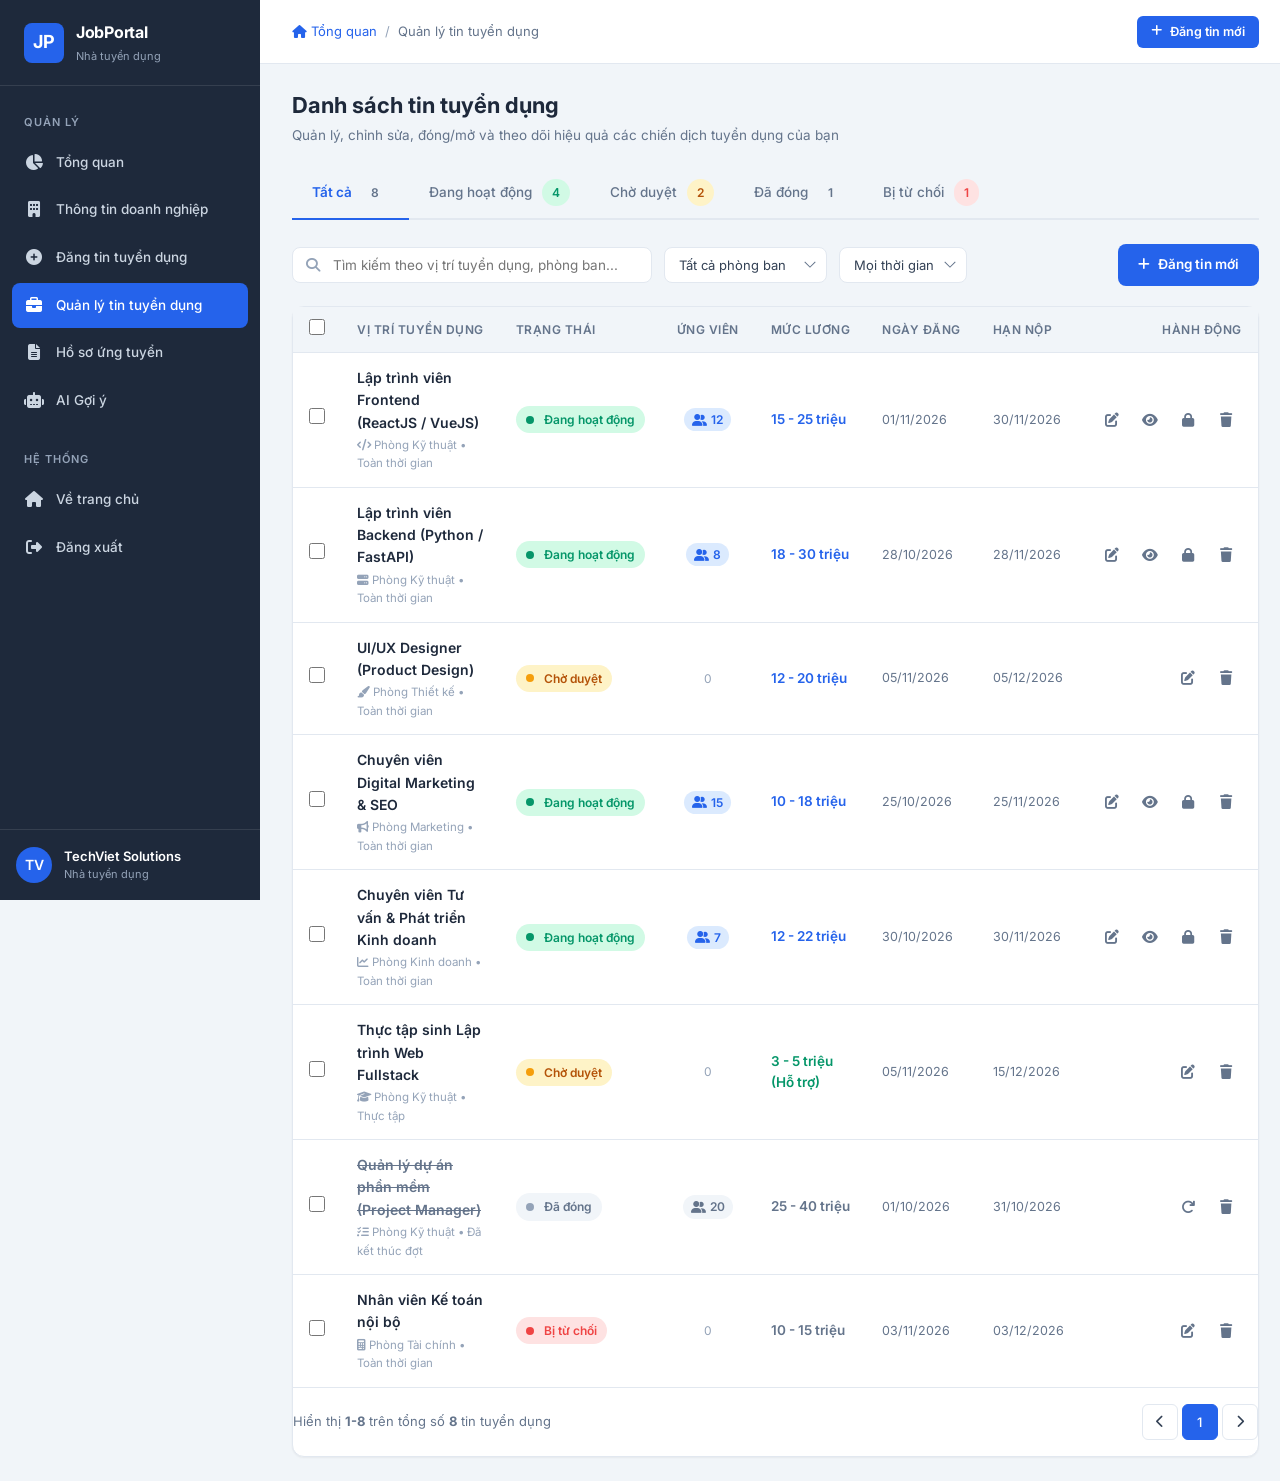
==== frontend/pages/company/manage-jobs.html @ b089b998 "feat(TV2): Hoàn thiện giao diện Doanh nghiệp và Tuyển dụng" ====
<!DOCTYPE html>
<html lang="vi">
<head>
  <meta charset="UTF-8">
  <meta name="viewport" content="width=device-width, initial-scale=1.0">
  <title>Quản lý tin tuyển dụng - JobPortal</title>
  <link rel="stylesheet" href="https://cdnjs.cloudflare.com/ajax/libs/font-awesome/6.5.1/css/all.min.css">
  <link rel="stylesheet" href="../../assets/css/style.css">
  <link rel="stylesheet" href="../../assets/css/company.css">
  <style>
    .job-title-cell {
      display: flex;
      flex-direction: column;
      gap: 2px;
    }
    .job-title-cell .title-text {
      font-weight: 600;
      color: var(--dark);
      font-size: 14px;
    }
    .job-title-cell .title-text:hover {
      color: var(--primary);
    }
    .job-title-cell .dept-tag {
      font-size: 11.5px;
      color: var(--text-muted);
    }
    .filter-group {
      display: flex;
      align-items: center;
      gap: 10px;
      flex-wrap: wrap;
    }
    .table-checkbox {
      width: 16px;
      height: 16px;
      accent-color: var(--primary);
      cursor: pointer;
    }
    .bulk-bar {
      background: var(--primary-light);
      border: 1px solid #bfdbfe;
      padding: 10px 16px;
      border-radius: var(--radius);
      display: none;
      align-items: center;
      justify-content: space-between;
      margin-bottom: 16px;
    }
    .bulk-bar.active {
      display: flex;
    }
  </style>
</head>
<body>
  <div class="layout">
    <!-- ========== SIDEBAR ========== -->
    <aside class="sidebar" id="sidebar">
      <div class="sidebar-brand">
        <div class="brand-icon">JP</div>
        <div>
          <h2>JobPortal</h2>
          <span>Nhà tuyển dụng</span>
        </div>
      </div>

      <nav class="sidebar-nav">
        <div class="nav-label">Quản lý</div>
        <a href="dashboard.html">
          <span class="nav-icon"><i class="fas fa-chart-pie"></i></span>
          Tổng quan
        </a>
        <a href="dashboard.html#company-info">
          <span class="nav-icon"><i class="fas fa-building"></i></span>
          Thông tin doanh nghiệp
        </a>
        <a href="post-job.html">
          <span class="nav-icon"><i class="fas fa-plus-circle"></i></span>
          Đăng tin tuyển dụng
        </a>
        <a href="manage-jobs.html" class="active">
          <span class="nav-icon"><i class="fas fa-briefcase"></i></span>
          Quản lý tin tuyển dụng
        </a>
        <a href="applications.html">
          <span class="nav-icon"><i class="fas fa-file-alt"></i></span>
          Hồ sơ ứng tuyển
        </a>
        <a href="ai-recommend.html">
          <span class="nav-icon"><i class="fas fa-robot"></i></span>
          AI Gợi ý
        </a>

        <div class="nav-label" style="margin-top: 16px;">Hệ thống</div>
        <a href="../../index.html">
          <span class="nav-icon"><i class="fas fa-home"></i></span>
          Về trang chủ
        </a>
        <a href="../auth/login.html">
          <span class="nav-icon"><i class="fas fa-sign-out-alt"></i></span>
          Đăng xuất
        </a>
      </nav>

      <div class="sidebar-user">
        <div class="user-avatar">TV</div>
        <div class="user-info">
          <div class="name">TechViet Solutions</div>
          <div class="role">Nhà tuyển dụng</div>
        </div>
      </div>
    </aside>

    <!-- ========== MAIN CONTENT ========== -->
    <main class="main-content">
      <!-- Top Header -->
      <header class="top-header">
        <div class="breadcrumb">
          <a href="dashboard.html"><i class="fas fa-home"></i> Tổng quan</a>
          <span class="separator">/</span>
          <span>Quản lý tin tuyển dụng</span>
        </div>
        <div class="header-actions">
          <a href="post-job.html" class="btn btn-primary btn-sm">
            <i class="fas fa-plus"></i> Đăng tin mới
          </a>
        </div>
      </header>

      <!-- Page Content -->
      <div class="page-content">
        <!-- Page Title & Overview -->
        <div class="section-header" style="margin-bottom: 20px;">
          <div>
            <h2 style="font-size: 22px; font-weight: 700; color: var(--dark);">Danh sách tin tuyển dụng</h2>
            <p style="color: var(--text-secondary); font-size: 13.5px; margin-top: 2px;">
              Quản lý, chỉnh sửa, đóng/mở và theo dõi hiệu quả các chiến dịch tuyển dụng của bạn
            </p>
          </div>
        </div>

        <!-- Tabs -->
        <div class="tabs" id="statusTabs">
          <div class="tab active" data-status="all">Tất cả <span class="badge badge-gray" style="margin-left: 6px;">8</span></div>
          <div class="tab" data-status="active">Đang hoạt động <span class="badge badge-success" style="margin-left: 6px;">4</span></div>
          <div class="tab" data-status="pending">Chờ duyệt <span class="badge badge-warning" style="margin-left: 6px;">2</span></div>
          <div class="tab" data-status="closed">Đã đóng <span class="badge badge-gray" style="margin-left: 6px;">1</span></div>
          <div class="tab" data-status="rejected">Bị từ chối <span class="badge badge-danger" style="margin-left: 6px;">1</span></div>
        </div>

        <!-- Toolbar: Search & Filters -->
        <div class="toolbar">
          <div class="toolbar-left">
            <div class="search-box">
              <i class="fas fa-search search-icon"></i>
              <input type="text" id="searchInput" placeholder="Tìm kiếm theo vị trí tuyển dụng, phòng ban...">
            </div>
            <select class="filter-select" id="deptFilter">
              <option value="">Tất cả phòng ban</option>
              <option value="Kỹ thuật">Phòng Kỹ thuật</option>
              <option value="Thiết kế">Phòng Thiết kế</option>
              <option value="Marketing">Phòng Marketing</option>
              <option value="Kinh doanh">Phòng Kinh doanh</option>
              <option value="Tài chính">Phòng Tài chính</option>
            </select>
            <select class="filter-select" id="timeFilter">
              <option value="all">Mọi thời gian</option>
              <option value="7">7 ngày qua</option>
              <option value="30">30 ngày qua</option>
              <option value="90">3 tháng qua</option>
            </select>
          </div>
          <div class="toolbar-right">
            <a href="post-job.html" class="btn btn-primary">
              <i class="fas fa-plus"></i> Đăng tin mới
            </a>
          </div>
        </div>

        <!-- Bulk Action Bar -->
        <div class="bulk-bar" id="bulkBar">
          <span style="font-size: 13.5px; color: #1e40af; font-weight: 500;">
            Đã chọn <strong id="selectedCount">0</strong> tin tuyển dụng
          </span>
          <div style="display: flex; gap: 8px;">
            <button class="btn btn-sm btn-outline" onclick="bulkAction('close')">
              <i class="fas fa-lock"></i> Đóng tin đã chọn
            </button>
            <button class="btn btn-sm btn-danger" onclick="bulkAction('delete')">
              <i class="fas fa-trash"></i> Xóa đã chọn
            </button>
          </div>
        </div>

        <!-- Jobs Table Card -->
        <div class="card">
          <div class="table-wrapper">
            <table class="data-table" id="jobsTable">
              <thead>
                <tr>
                  <th style="width: 40px; text-align: center;">
                    <input type="checkbox" class="table-checkbox" id="selectAll">
                  </th>
                  <th>Vị trí tuyển dụng</th>
                  <th>Trạng thái</th>
                  <th style="text-align: center;">Ứng viên</th>
                  <th>Mức lương</th>
                  <th>Ngày đăng</th>
                  <th>Hạn nộp</th>
                  <th style="text-align: right;">Hành động</th>
                </tr>
              </thead>
              <tbody id="jobsTableBody">
                <!-- Row 1 -->
                <tr data-status="active" data-dept="Kỹ thuật" data-id="1">
                  <td style="text-align: center;">
                    <input type="checkbox" class="table-checkbox row-checkbox">
                  </td>
                  <td>
                    <div class="job-title-cell">
                      <a href="#" class="title-text">Lập trình viên Frontend (ReactJS / VueJS)</a>
                      <span class="dept-tag"><i class="fas fa-code"></i> Phòng Kỹ thuật • Toàn thời gian</span>
                    </div>
                  </td>
                  <td>
                    <span class="badge badge-success"><span class="job-status-dot active"></span>Đang hoạt động</span>
                  </td>
                  <td style="text-align: center;">
                    <a href="applications.html" class="app-count" title="Xem danh sách ứng viên">
                      <i class="fas fa-user-friends"></i> 12
                    </a>
                  </td>
                  <td style="font-weight: 600; color: var(--primary);">15 - 25 triệu</td>
                  <td style="color: var(--text-secondary); font-size: 12.5px;">01/11/2026</td>
                  <td style="color: var(--text-secondary); font-size: 12.5px;">30/11/2026</td>
                  <td>
                    <div class="action-btns" style="justify-content: flex-end;">
                      <a href="post-job.html?id=1" class="action-btn" title="Chỉnh sửa"><i class="fas fa-edit"></i></a>
                      <a href="applications.html?job_id=1" class="action-btn" title="Xem ứng viên"><i class="fas fa-eye"></i></a>
                      <button class="action-btn" title="Đóng tin tuyển dụng" onclick="toggleJobStatus(1, 'closed')"><i class="fas fa-lock"></i></button>
                      <button class="action-btn delete" title="Xóa tin" onclick="openDeleteModal(1, 'Lập trình viên Frontend (ReactJS / VueJS)')"><i class="fas fa-trash"></i></button>
                    </div>
                  </td>
                </tr>

                <!-- Row 2 -->
                <tr data-status="active" data-dept="Kỹ thuật" data-id="2">
                  <td style="text-align: center;">
                    <input type="checkbox" class="table-checkbox row-checkbox">
                  </td>
                  <td>
                    <div class="job-title-cell">
                      <a href="#" class="title-text">Lập trình viên Backend (Python / FastAPI)</a>
                      <span class="dept-tag"><i class="fas fa-server"></i> Phòng Kỹ thuật • Toàn thời gian</span>
                    </div>
                  </td>
                  <td>
                    <span class="badge badge-success"><span class="job-status-dot active"></span>Đang hoạt động</span>
                  </td>
                  <td style="text-align: center;">
                    <a href="applications.html" class="app-count" title="Xem danh sách ứng viên">
                      <i class="fas fa-user-friends"></i> 8
                    </a>
                  </td>
                  <td style="font-weight: 600; color: var(--primary);">18 - 30 triệu</td>
                  <td style="color: var(--text-secondary); font-size: 12.5px;">28/10/2026</td>
                  <td style="color: var(--text-secondary); font-size: 12.5px;">28/11/2026</td>
                  <td>
                    <div class="action-btns" style="justify-content: flex-end;">
                      <a href="post-job.html?id=2" class="action-btn" title="Chỉnh sửa"><i class="fas fa-edit"></i></a>
                      <a href="applications.html?job_id=2" class="action-btn" title="Xem ứng viên"><i class="fas fa-eye"></i></a>
                      <button class="action-btn" title="Đóng tin tuyển dụng" onclick="toggleJobStatus(2, 'closed')"><i class="fas fa-lock"></i></button>
                      <button class="action-btn delete" title="Xóa tin" onclick="openDeleteModal(2, 'Lập trình viên Backend (Python / FastAPI)')"><i class="fas fa-trash"></i></button>
                    </div>
                  </td>
                </tr>

                <!-- Row 3 -->
                <tr data-status="pending" data-dept="Thiết kế" data-id="3">
                  <td style="text-align: center;">
                    <input type="checkbox" class="table-checkbox row-checkbox">
                  </td>
                  <td>
                    <div class="job-title-cell">
                      <a href="#" class="title-text">UI/UX Designer (Product Design)</a>
                      <span class="dept-tag"><i class="fas fa-paint-brush"></i> Phòng Thiết kế • Toàn thời gian</span>
                    </div>
                  </td>
                  <td>
                    <span class="badge badge-warning"><span class="job-status-dot pending"></span>Chờ duyệt</span>
                  </td>
                  <td style="text-align: center;">
                    <span style="color: var(--text-muted); font-size: 12px;">0</span>
                  </td>
                  <td style="font-weight: 600; color: var(--primary);">12 - 20 triệu</td>
                  <td style="color: var(--text-secondary); font-size: 12.5px;">05/11/2026</td>
                  <td style="color: var(--text-secondary); font-size: 12.5px;">05/12/2026</td>
                  <td>
                    <div class="action-btns" style="justify-content: flex-end;">
                      <a href="post-job.html?id=3" class="action-btn" title="Chỉnh sửa"><i class="fas fa-edit"></i></a>
                      <button class="action-btn delete" title="Xóa tin" onclick="openDeleteModal(3, 'UI/UX Designer')"><i class="fas fa-trash"></i></button>
                    </div>
                  </td>
                </tr>

                <!-- Row 4 -->
                <tr data-status="active" data-dept="Marketing" data-id="4">
                  <td style="text-align: center;">
                    <input type="checkbox" class="table-checkbox row-checkbox">
                  </td>
                  <td>
                    <div class="job-title-cell">
                      <a href="#" class="title-text">Chuyên viên Digital Marketing & SEO</a>
                      <span class="dept-tag"><i class="fas fa-bullhorn"></i> Phòng Marketing • Toàn thời gian</span>
                    </div>
                  </td>
                  <td>
                    <span class="badge badge-success"><span class="job-status-dot active"></span>Đang hoạt động</span>
                  </td>
                  <td style="text-align: center;">
                    <a href="applications.html" class="app-count" title="Xem danh sách ứng viên">
                      <i class="fas fa-user-friends"></i> 15
                    </a>
                  </td>
                  <td style="font-weight: 600; color: var(--primary);">10 - 18 triệu</td>
                  <td style="color: var(--text-secondary); font-size: 12.5px;">25/10/2026</td>
                  <td style="color: var(--text-secondary); font-size: 12.5px;">25/11/2026</td>
                  <td>
                    <div class="action-btns" style="justify-content: flex-end;">
                      <a href="post-job.html?id=4" class="action-btn" title="Chỉnh sửa"><i class="fas fa-edit"></i></a>
                      <a href="applications.html?job_id=4" class="action-btn" title="Xem ứng viên"><i class="fas fa-eye"></i></a>
                      <button class="action-btn" title="Đóng tin tuyển dụng" onclick="toggleJobStatus(4, 'closed')"><i class="fas fa-lock"></i></button>
                      <button class="action-btn delete" title="Xóa tin" onclick="openDeleteModal(4, 'Chuyên viên Digital Marketing & SEO')"><i class="fas fa-trash"></i></button>
                    </div>
                  </td>
                </tr>

                <!-- Row 5 -->
                <tr data-status="active" data-dept="Kinh doanh" data-id="5">
                  <td style="text-align: center;">
                    <input type="checkbox" class="table-checkbox row-checkbox">
                  </td>
                  <td>
                    <div class="job-title-cell">
                      <a href="#" class="title-text">Chuyên viên Tư vấn & Phát triển Kinh doanh</a>
                      <span class="dept-tag"><i class="fas fa-chart-line"></i> Phòng Kinh doanh • Toàn thời gian</span>
                    </div>
                  </td>
                  <td>
                    <span class="badge badge-success"><span class="job-status-dot active"></span>Đang hoạt động</span>
                  </td>
                  <td style="text-align: center;">
                    <a href="applications.html" class="app-count" title="Xem danh sách ứng viên">
                      <i class="fas fa-user-friends"></i> 7
                    </a>
                  </td>
                  <td style="font-weight: 600; color: var(--primary);">12 - 22 triệu</td>
                  <td style="color: var(--text-secondary); font-size: 12.5px;">30/10/2026</td>
                  <td style="color: var(--text-secondary); font-size: 12.5px;">30/11/2026</td>
                  <td>
                    <div class="action-btns" style="justify-content: flex-end;">
                      <a href="post-job.html?id=5" class="action-btn" title="Chỉnh sửa"><i class="fas fa-edit"></i></a>
                      <a href="applications.html?job_id=5" class="action-btn" title="Xem ứng viên"><i class="fas fa-eye"></i></a>
                      <button class="action-btn" title="Đóng tin tuyển dụng" onclick="toggleJobStatus(5, 'closed')"><i class="fas fa-lock"></i></button>
                      <button class="action-btn delete" title="Xóa tin" onclick="openDeleteModal(5, 'Chuyên viên Tư vấn & Phát triển Kinh doanh')"><i class="fas fa-trash"></i></button>
                    </div>
                  </td>
                </tr>

                <!-- Row 6 -->
                <tr data-status="pending" data-dept="Kỹ thuật" data-id="6">
                  <td style="text-align: center;">
                    <input type="checkbox" class="table-checkbox row-checkbox">
                  </td>
                  <td>
                    <div class="job-title-cell">
                      <a href="#" class="title-text">Thực tập sinh Lập trình Web Fullstack</a>
                      <span class="dept-tag"><i class="fas fa-graduation-cap"></i> Phòng Kỹ thuật • Thực tập</span>
                    </div>
                  </td>
                  <td>
                    <span class="badge badge-warning"><span class="job-status-dot pending"></span>Chờ duyệt</span>
                  </td>
                  <td style="text-align: center;">
                    <span style="color: var(--text-muted); font-size: 12px;">0</span>
                  </td>
                  <td style="font-weight: 600; color: var(--secondary);">3 - 5 triệu (Hỗ trợ)</td>
                  <td style="color: var(--text-secondary); font-size: 12.5px;">05/11/2026</td>
                  <td style="color: var(--text-secondary); font-size: 12.5px;">15/12/2026</td>
                  <td>
                    <div class="action-btns" style="justify-content: flex-end;">
                      <a href="post-job.html?id=6" class="action-btn" title="Chỉnh sửa"><i class="fas fa-edit"></i></a>
                      <button class="action-btn delete" title="Xóa tin" onclick="openDeleteModal(6, 'Thực tập sinh Lập trình Web Fullstack')"><i class="fas fa-trash"></i></button>
                    </div>
                  </td>
                </tr>

                <!-- Row 7 -->
                <tr data-status="closed" data-dept="Kỹ thuật" data-id="7">
                  <td style="text-align: center;">
                    <input type="checkbox" class="table-checkbox row-checkbox">
                  </td>
                  <td>
                    <div class="job-title-cell">
                      <a href="#" class="title-text" style="color: var(--text-secondary); text-decoration: line-through;">Quản lý dự án phần mềm (Project Manager)</a>
                      <span class="dept-tag"><i class="fas fa-tasks"></i> Phòng Kỹ thuật • Đã kết thúc đợt</span>
                    </div>
                  </td>
                  <td>
                    <span class="badge badge-gray"><span class="job-status-dot closed"></span>Đã đóng</span>
                  </td>
                  <td style="text-align: center;">
                    <a href="applications.html" class="app-count" style="background: var(--bg); color: var(--text-secondary);" title="Xem danh sách ứng viên">
                      <i class="fas fa-user-friends"></i> 20
                    </a>
                  </td>
                  <td style="font-weight: 600; color: var(--text-secondary);">25 - 40 triệu</td>
                  <td style="color: var(--text-secondary); font-size: 12.5px;">01/10/2026</td>
                  <td style="color: var(--text-secondary); font-size: 12.5px;">31/10/2026</td>
                  <td>
                    <div class="action-btns" style="justify-content: flex-end;">
                      <button class="action-btn" title="Mở lại tin" onclick="toggleJobStatus(7, 'active')"><i class="fas fa-redo"></i></button>
                      <button class="action-btn delete" title="Xóa tin" onclick="openDeleteModal(7, 'Quản lý dự án phần mềm')"><i class="fas fa-trash"></i></button>
                    </div>
                  </td>
                </tr>

                <!-- Row 8 -->
                <tr data-status="rejected" data-dept="Tài chính" data-id="8">
                  <td style="text-align: center;">
                    <input type="checkbox" class="table-checkbox row-checkbox">
                  </td>
                  <td>
                    <div class="job-title-cell">
                      <a href="#" class="title-text">Nhân viên Kế toán nội bộ</a>
                      <span class="dept-tag"><i class="fas fa-calculator"></i> Phòng Tài chính • Toàn thời gian</span>
                    </div>
                  </td>
                  <td>
                    <span class="badge badge-danger" title="Lý do: Nội dung mô tả chưa đầy đủ"><span class="job-status-dot rejected"></span>Bị từ chối</span>
                  </td>
                  <td style="text-align: center;">
                    <span style="color: var(--text-muted); font-size: 12px;">0</span>
                  </td>
                  <td style="font-weight: 600; color: var(--text-secondary);">10 - 15 triệu</td>
                  <td style="color: var(--text-secondary); font-size: 12.5px;">03/11/2026</td>
                  <td style="color: var(--text-secondary); font-size: 12.5px;">03/12/2026</td>
                  <td>
                    <div class="action-btns" style="justify-content: flex-end;">
                      <a href="post-job.html?id=8" class="action-btn" title="Chỉnh sửa lại"><i class="fas fa-edit"></i></a>
                      <button class="action-btn delete" title="Xóa tin" onclick="openDeleteModal(8, 'Nhân viên Kế toán nội bộ')"><i class="fas fa-trash"></i></button>
                    </div>
                  </td>
                </tr>
              </tbody>
            </table>
          </div>

          <!-- Empty search result state -->
          <div id="noResultsState" class="empty-state" style="display: none;">
            <div class="empty-icon"><i class="fas fa-search"></i></div>
            <h4>Không tìm thấy tin tuyển dụng phù hợp</h4>
            <p>Vui lòng thử điều chỉnh lại từ khóa tìm kiếm hoặc bộ lọc trạng thái</p>
            <button class="btn btn-outline btn-sm" onclick="resetFilters()">Đặt lại bộ lọc</button>
          </div>

          <!-- Pagination -->
          <div class="card-footer pagination" style="border-top: 1px solid var(--border);">
            <div class="pagination-info" id="paginationInfo">
              Hiển thị <strong>1-8</strong> trên tổng số <strong>8</strong> tin tuyển dụng
            </div>
            <div class="pagination-btns">
              <button disabled><i class="fas fa-chevron-left"></i></button>
              <button class="active">1</button>
              <button disabled><i class="fas fa-chevron-right"></i></button>
            </div>
          </div>
        </div>
      </div>
    </main>
  </div>

  <!-- Modal xác nhận xóa -->
  <div class="modal-overlay" id="deleteModal">
    <div class="modal">
      <div class="modal-header">
        <h3 style="color: var(--danger);"><i class="fas fa-exclamation-triangle"></i> Xác nhận xóa tin tuyển dụng</h3>
        <button class="modal-close" onclick="closeDeleteModal()">&times;</button>
      </div>
      <div class="modal-body">
        <p>Bạn có chắc chắn muốn xóa tin tuyển dụng: <strong id="deleteJobTitle"></strong>?</p>
        <p class="form-hint" style="color: var(--danger); margin-top: 8px;">
          Hành động này không thể hoàn tác. Các hồ sơ ứng tuyển liên quan cũng sẽ bị ảnh hưởng.
        </p>
      </div>
      <div class="modal-footer">
        <button class="btn btn-outline" onclick="closeDeleteModal()">Hủy bỏ</button>
        <button class="btn btn-danger" onclick="confirmDelete()"><i class="fas fa-trash"></i> Xóa vĩnh viễn</button>
      </div>
    </div>
  </div>

  <!-- Scripts -->
  <script src="../../assets/js/company.js"></script>
  <script>
    // Tab switching & filter logic
    const tabs = document.querySelectorAll('#statusTabs .tab');
    const searchInput = document.getElementById('searchInput');
    const deptFilter = document.getElementById('deptFilter');
    const rows = document.querySelectorAll('#jobsTableBody tr');
    const noResults = document.getElementById('noResultsState');
    let currentStatus = 'all';

    function filterRows() {
      const query = searchInput.value.toLowerCase().trim();
      const selectedDept = deptFilter.value;
      let visibleCount = 0;

      rows.forEach(row => {
        const rowStatus = row.getAttribute('data-status');
        const rowDept = row.getAttribute('data-dept');
        const text = row.innerText.toLowerCase();

        const matchStatus = (currentStatus === 'all' || rowStatus === currentStatus);
        const matchDept = (!selectedDept || rowDept === selectedDept);
        const matchQuery = (!query || text.includes(query));

        if (matchStatus && matchDept && matchQuery) {
          row.style.display = '';
          visibleCount++;
        } else {
          row.style.display = 'none';
        }
      });

      if (noResults) {
        noResults.style.display = visibleCount === 0 ? 'block' : 'none';
      }
      document.getElementById('paginationInfo').innerHTML = 
        `Hiển thị <strong>${visibleCount}</strong> trên tổng số <strong>${rows.length}</strong> tin tuyển dụng`;
    }

    tabs.forEach(tab => {
      tab.addEventListener('click', () => {
        tabs.forEach(t => t.classList.remove('active'));
        tab.classList.add('active');
        currentStatus = tab.getAttribute('data-status');
        filterRows();
      });
    });

    searchInput.addEventListener('input', filterRows);
    deptFilter.addEventListener('change', filterRows);

    function resetFilters() {
      searchInput.value = '';
      deptFilter.value = '';
      currentStatus = 'all';
      tabs.forEach(t => t.classList.remove('active'));
      tabs[0].classList.add('active');
      filterRows();
    }

    // Select all & Bulk Actions
    const selectAll = document.getElementById('selectAll');
    const rowCheckboxes = document.querySelectorAll('.row-checkbox');
    const bulkBar = document.getElementById('bulkBar');
    const selectedCount = document.getElementById('selectedCount');

    function updateBulkBar() {
      const checked = document.querySelectorAll('.row-checkbox:checked').length;
      if (checked > 0) {
        bulkBar.classList.add('active');
        selectedCount.textContent = checked;
      } else {
        bulkBar.classList.remove('active');
      }
    }

    selectAll.addEventListener('change', () => {
      rowCheckboxes.forEach(cb => {
        if (cb.closest('tr').style.display !== 'none') {
          cb.checked = selectAll.checked;
        }
      });
      updateBulkBar();
    });

    rowCheckboxes.forEach(cb => {
      cb.addEventListener('change', updateBulkBar);
    });

    function bulkAction(action) {
      const checked = document.querySelectorAll('.row-checkbox:checked').length;
      if (confirm(`Bạn có chắc muốn thực hiện thao tác này cho ${checked} tin tuyển dụng đã chọn?`)) {
        alert(`Đã thực hiện thao tác thành công cho ${checked} tin!`);
        rowCheckboxes.forEach(cb => cb.checked = false);
        selectAll.checked = false;
        updateBulkBar();
      }
    }

    // Delete Modal
    let pendingDeleteId = null;
    function openDeleteModal(id, title) {
      pendingDeleteId = id;
      document.getElementById('deleteJobTitle').textContent = title;
      document.getElementById('deleteModal').classList.add('active');
    }
    function closeDeleteModal() {
      pendingDeleteId = null;
      document.getElementById('deleteModal').classList.remove('active');
    }
    function confirmDelete() {
      if (pendingDeleteId) {
        const row = document.querySelector(`tr[data-id="${pendingDeleteId}"]`);
        if (row) row.remove();
        alert('Đã xóa tin tuyển dụng thành công!');
        closeDeleteModal();
        filterRows();
      }
    }

    // Toggle job status
    function toggleJobStatus(id, newStatus) {
      const row = document.querySelector(`tr[data-id="${id}"]`);
      if (row) {
        if (newStatus === 'closed') {
          alert('Đã đóng tin tuyển dụng!');
          row.setAttribute('data-status', 'closed');
        } else {
          alert('Đã mở lại tin tuyển dụng!');
          row.setAttribute('data-status', 'active');
        }
        filterRows();
      }
    }
  </script>
</body>
</html>
---- frontend/assets/css/style.css ----
/* ============================================
   GLOBAL STYLES - Hệ thống tuyển dụng Nhóm 8
   ============================================ */

/* Google Fonts */
@import url('https://fonts.googleapis.com/css2?family=Inter:wght@300;400;500;600;700&display=swap');

/* CSS Variables - Design System */
:root {
  /* Colors */
  --primary: #2563eb;
  --primary-dark: #1d4ed8;
  --primary-light: #dbeafe;
  --secondary: #059669;
  --secondary-light: #d1fae5;
  --warning: #f59e0b;
  --warning-light: #fef3c7;
  --danger: #ef4444;
  --danger-light: #fee2e2;
  --info: #06b6d4;
  --info-light: #cffafe;

  /* Neutrals */
  --dark: #1e293b;
  --dark-secondary: #334155;
  --text: #334155;
  --text-secondary: #64748b;
  --text-muted: #94a3b8;
  --border: #e2e8f0;
  --bg: #f1f5f9;
  --bg-white: #ffffff;

  /* Shadows */
  --shadow-sm: 0 1px 2px rgba(0, 0, 0, 0.05);
  --shadow: 0 1px 3px rgba(0, 0, 0, 0.1), 0 1px 2px rgba(0, 0, 0, 0.06);
  --shadow-md: 0 4px 6px -1px rgba(0, 0, 0, 0.1), 0 2px 4px -1px rgba(0, 0, 0, 0.06);
  --shadow-lg: 0 10px 15px -3px rgba(0, 0, 0, 0.1), 0 4px 6px -2px rgba(0, 0, 0, 0.05);

  /* Border Radius */
  --radius-sm: 6px;
  --radius: 8px;
  --radius-md: 10px;
  --radius-lg: 12px;
  --radius-xl: 16px;

  /* Spacing */
  --sidebar-width: 260px;

  /* Transitions */
  --transition: all 0.2s ease;
}

/* Reset */
*,
*::before,
*::after {
  margin: 0;
  padding: 0;
  box-sizing: border-box;
}

html {
  font-size: 14px;
  scroll-behavior: smooth;
}

body {
  font-family: 'Inter', -apple-system, BlinkMacSystemFont, 'Segoe UI', Roboto, sans-serif;
  color: var(--text);
  background: var(--bg);
  line-height: 1.6;
  -webkit-font-smoothing: antialiased;
}

a {
  text-decoration: none;
  color: inherit;
}

img {
  max-width: 100%;
  height: auto;
}

ul, ol {
  list-style: none;
}

button {
  cursor: pointer;
  border: none;
  background: none;
  font-family: inherit;
}

input, select, textarea {
  font-family: inherit;
  font-size: inherit;
}

/* ============================================
   LAYOUT - Sidebar + Main Content
   ============================================ */
.layout {
  display: flex;
  min-height: 100vh;
}

/* Sidebar */
.sidebar {
  width: var(--sidebar-width);
  background: var(--dark);
  color: #fff;
  position: fixed;
  top: 0;
  left: 0;
  bottom: 0;
  display: flex;
  flex-direction: column;
  z-index: 100;
  transition: var(--transition);
}

.sidebar-brand {
  padding: 20px 24px;
  border-bottom: 1px solid rgba(255, 255, 255, 0.1);
  display: flex;
  align-items: center;
  gap: 12px;
}

.sidebar-brand .brand-icon {
  width: 40px;
  height: 40px;
  background: var(--primary);
  border-radius: var(--radius);
  display: flex;
  align-items: center;
  justify-content: center;
  font-size: 18px;
  font-weight: 700;
}

.sidebar-brand h2 {
  font-size: 16px;
  font-weight: 700;
  letter-spacing: -0.3px;
}

.sidebar-brand span {
  font-size: 11px;
  color: var(--text-muted);
  display: block;
  margin-top: 2px;
}

.sidebar-nav {
  flex: 1;
  padding: 16px 12px;
  overflow-y: auto;
}

.sidebar-nav .nav-label {
  font-size: 11px;
  text-transform: uppercase;
  letter-spacing: 1px;
  color: var(--text-muted);
  padding: 12px 12px 8px;
  font-weight: 600;
}

.sidebar-nav a {
  display: flex;
  align-items: center;
  gap: 12px;
  padding: 10px 12px;
  border-radius: var(--radius);
  color: #cbd5e1;
  font-size: 13.5px;
  font-weight: 500;
  transition: var(--transition);
  margin-bottom: 2px;
}

.sidebar-nav a:hover {
  background: rgba(255, 255, 255, 0.08);
  color: #fff;
}

.sidebar-nav a.active {
  background: var(--primary);
  color: #fff;
}

.sidebar-nav a .nav-icon {
  width: 20px;
  text-align: center;
  font-size: 16px;
  flex-shrink: 0;
}

.sidebar-user {
  padding: 16px 16px;
  border-top: 1px solid rgba(255, 255, 255, 0.1);
  display: flex;
  align-items: center;
  gap: 12px;
}

.sidebar-user .user-avatar {
  width: 36px;
  height: 36px;
  border-radius: 50%;
  background: var(--primary);
  display: flex;
  align-items: center;
  justify-content: center;
  font-weight: 600;
  font-size: 14px;
}

.sidebar-user .user-info {
  flex: 1;
  min-width: 0;
}

.sidebar-user .user-info .name {
  font-size: 13px;
  font-weight: 600;
  white-space: nowrap;
  overflow: hidden;
  text-overflow: ellipsis;
}

.sidebar-user .user-info .role {
  font-size: 11px;
  color: var(--text-muted);
}

/* Main Content */
.main-content {
  flex: 1;
  margin-left: var(--sidebar-width);
  min-height: 100vh;
}

/* Top Header */
.top-header {
  background: var(--bg-white);
  border-bottom: 1px solid var(--border);
  padding: 0 32px;
  height: 64px;
  display: flex;
  align-items: center;
  justify-content: space-between;
  position: sticky;
  top: 0;
  z-index: 50;
}

.top-header .page-title {
  font-size: 18px;
  font-weight: 700;
  color: var(--dark);
}

.top-header .header-actions {
  display: flex;
  align-items: center;
  gap: 12px;
}

.breadcrumb {
  display: flex;
  align-items: center;
  gap: 8px;
  font-size: 13px;
  color: var(--text-secondary);
}

.breadcrumb a {
  color: var(--primary);
}

.breadcrumb .separator {
  color: var(--text-muted);
}

/* Page Content */
.page-content {
  padding: 24px 32px;
}

/* ============================================
   COMPONENTS
   ============================================ */

/* Cards */
.card {
  background: var(--bg-white);
  border: 1px solid var(--border);
  border-radius: var(--radius-lg);
  box-shadow: var(--shadow-sm);
}

.card-header {
  padding: 20px 24px;
  border-bottom: 1px solid var(--border);
  display: flex;
  align-items: center;
  justify-content: space-between;
}

.card-header h3 {
  font-size: 16px;
  font-weight: 600;
  color: var(--dark);
}

.card-body {
  padding: 24px;
}

.card-footer {
  padding: 16px 24px;
  border-top: 1px solid var(--border);
  display: flex;
  align-items: center;
  justify-content: flex-end;
  gap: 12px;
}

/* Stat Cards */
.stats-grid {
  display: grid;
  grid-template-columns: repeat(auto-fit, minmax(220px, 1fr));
  gap: 20px;
  margin-bottom: 24px;
}

.stat-card {
  background: var(--bg-white);
  border: 1px solid var(--border);
  border-radius: var(--radius-lg);
  padding: 20px 24px;
  display: flex;
  align-items: flex-start;
  gap: 16px;
  box-shadow: var(--shadow-sm);
  transition: var(--transition);
}

.stat-card:hover {
  box-shadow: var(--shadow-md);
  transform: translateY(-1px);
}

.stat-card .stat-icon {
  width: 48px;
  height: 48px;
  border-radius: var(--radius-md);
  display: flex;
  align-items: center;
  justify-content: center;
  font-size: 22px;
  flex-shrink: 0;
}

.stat-card .stat-icon.blue {
  background: var(--primary-light);
  color: var(--primary);
}

.stat-card .stat-icon.green {
  background: var(--secondary-light);
  color: var(--secondary);
}

.stat-card .stat-icon.yellow {
  background: var(--warning-light);
  color: var(--warning);
}

.stat-card .stat-icon.red {
  background: var(--danger-light);
  color: var(--danger);
}

.stat-card .stat-info h4 {
  font-size: 13px;
  font-weight: 500;
  color: var(--text-secondary);
  margin-bottom: 4px;
}

.stat-card .stat-info .stat-value {
  font-size: 28px;
  font-weight: 700;
  color: var(--dark);
  line-height: 1.2;
}

.stat-card .stat-info .stat-change {
  font-size: 12px;
  margin-top: 4px;
  display: flex;
  align-items: center;
  gap: 4px;
}

.stat-change.positive {
  color: var(--secondary);
}

.stat-change.negative {
  color: var(--danger);
}

/* Buttons */
.btn {
  display: inline-flex;
  align-items: center;
  justify-content: center;
  gap: 8px;
  padding: 10px 20px;
  border-radius: var(--radius);
  font-size: 13.5px;
  font-weight: 600;
  transition: var(--transition);
  white-space: nowrap;
  cursor: pointer;
  border: none;
}

.btn-sm {
  padding: 6px 14px;
  font-size: 12.5px;
  border-radius: var(--radius-sm);
}

.btn-lg {
  padding: 12px 28px;
  font-size: 15px;
}

.btn-primary {
  background: var(--primary);
  color: #fff;
}

.btn-primary:hover {
  background: var(--primary-dark);
  box-shadow: var(--shadow-md);
}

.btn-success {
  background: var(--secondary);
  color: #fff;
}

.btn-success:hover {
  background: #047857;
}

.btn-warning {
  background: var(--warning);
  color: #fff;
}

.btn-danger {
  background: var(--danger);
  color: #fff;
}

.btn-danger:hover {
  background: #dc2626;
}

.btn-outline {
  background: transparent;
  border: 1.5px solid var(--border);
  color: var(--text);
}

.btn-outline:hover {
  border-color: var(--primary);
  color: var(--primary);
  background: var(--primary-light);
}

.btn-ghost {
  background: transparent;
  color: var(--text-secondary);
}

.btn-ghost:hover {
  background: var(--bg);
  color: var(--text);
}

/* Forms */
.form-group {
  margin-bottom: 20px;
}

.form-group label {
  display: block;
  font-size: 13px;
  font-weight: 600;
  color: var(--dark);
  margin-bottom: 6px;
}

.form-group label .required {
  color: var(--danger);
  margin-left: 2px;
}

.form-group .form-hint {
  font-size: 12px;
  color: var(--text-muted);
  margin-top: 4px;
}

.form-control {
  width: 100%;
  padding: 10px 14px;
  border: 1.5px solid var(--border);
  border-radius: var(--radius);
  font-size: 13.5px;
  color: var(--text);
  background: var(--bg-white);
  transition: var(--transition);
  outline: none;
}

.form-control:focus {
  border-color: var(--primary);
  box-shadow: 0 0 0 3px rgba(37, 99, 235, 0.1);
}

.form-control::placeholder {
  color: var(--text-muted);
}

textarea.form-control {
  resize: vertical;
  min-height: 100px;
}

select.form-control {
  appearance: none;
  background-image: url("data:image/svg+xml,%3Csvg xmlns='http://www.w3.org/2000/svg' width='12' height='12' viewBox='0 0 12 12'%3E%3Cpath fill='%2364748b' d='M6 8.825L.35 3.175l.7-.7L6 7.425l4.95-4.95.7.7z'/%3E%3C/svg%3E");
  background-repeat: no-repeat;
  background-position: right 12px center;
  padding-right: 36px;
}

.form-row {
  display: grid;
  grid-template-columns: 1fr 1fr;
  gap: 16px;
}

.form-row-3 {
  display: grid;
  grid-template-columns: 1fr 1fr 1fr;
  gap: 16px;
}

/* Tables */
.table-wrapper {
  overflow-x: auto;
}

.data-table {
  width: 100%;
  border-collapse: separate;
  border-spacing: 0;
}

.data-table thead th {
  background: var(--bg);
  padding: 12px 16px;
  font-size: 12px;
  font-weight: 600;
  text-transform: uppercase;
  letter-spacing: 0.5px;
  color: var(--text-secondary);
  text-align: left;
  border-bottom: 1px solid var(--border);
  white-space: nowrap;
}

.data-table tbody td {
  padding: 14px 16px;
  border-bottom: 1px solid var(--border);
  font-size: 13.5px;
  vertical-align: middle;
}

.data-table tbody tr:hover {
  background: #f8fafc;
}

.data-table tbody tr:last-child td {
  border-bottom: none;
}

/* Badges */
.badge {
  display: inline-flex;
  align-items: center;
  gap: 4px;
  padding: 4px 10px;
  border-radius: 100px;
  font-size: 12px;
  font-weight: 600;
  white-space: nowrap;
}

.badge-primary {
  background: var(--primary-light);
  color: var(--primary);
}

.badge-success {
  background: var(--secondary-light);
  color: var(--secondary);
}

.badge-warning {
  background: var(--warning-light);
  color: #b45309;
}

.badge-danger {
  background: var(--danger-light);
  color: var(--danger);
}

.badge-info {
  background: var(--info-light);
  color: #0891b2;
}

.badge-gray {
  background: #f1f5f9;
  color: var(--text-secondary);
}

/* Action Buttons */
.action-btns {
  display: flex;
  align-items: center;
  gap: 6px;
}

.action-btn {
  width: 32px;
  height: 32px;
  border-radius: var(--radius-sm);
  display: inline-flex;
  align-items: center;
  justify-content: center;
  transition: var(--transition);
  color: var(--text-secondary);
  font-size: 14px;
}

.action-btn:hover {
  background: var(--bg);
  color: var(--primary);
}

.action-btn.delete:hover {
  background: var(--danger-light);
  color: var(--danger);
}

/* Search & Filter Bar */
.toolbar {
  display: flex;
  align-items: center;
  justify-content: space-between;
  gap: 16px;
  margin-bottom: 20px;
  flex-wrap: wrap;
}

.toolbar-left {
  display: flex;
  align-items: center;
  gap: 12px;
  flex: 1;
}

.toolbar-right {
  display: flex;
  align-items: center;
  gap: 12px;
}

.search-box {
  position: relative;
  flex: 1;
  max-width: 360px;
}

.search-box input {
  width: 100%;
  padding: 9px 14px 9px 40px;
  border: 1.5px solid var(--border);
  border-radius: var(--radius);
  font-size: 13.5px;
  outline: none;
  transition: var(--transition);
}

.search-box input:focus {
  border-color: var(--primary);
  box-shadow: 0 0 0 3px rgba(37, 99, 235, 0.1);
}

.search-box .search-icon {
  position: absolute;
  left: 14px;
  top: 50%;
  transform: translateY(-50%);
  color: var(--text-muted);
  font-size: 14px;
}

/* Filter select */
.filter-select {
  padding: 9px 32px 9px 14px;
  border: 1.5px solid var(--border);
  border-radius: var(--radius);
  font-size: 13px;
  color: var(--text);
  background: var(--bg-white);
  appearance: none;
  background-image: url("data:image/svg+xml,%3Csvg xmlns='http://www.w3.org/2000/svg' width='12' height='12' viewBox='0 0 12 12'%3E%3Cpath fill='%2364748b' d='M6 8.825L.35 3.175l.7-.7L6 7.425l4.95-4.95.7.7z'/%3E%3C/svg%3E");
  background-repeat: no-repeat;
  background-position: right 10px center;
  outline: none;
  cursor: pointer;
}

/* Tabs */
.tabs {
  display: flex;
  border-bottom: 2px solid var(--border);
  margin-bottom: 24px;
  gap: 0;
}

.tab {
  padding: 12px 20px;
  font-size: 13.5px;
  font-weight: 500;
  color: var(--text-secondary);
  border-bottom: 2px solid transparent;
  margin-bottom: -2px;
  transition: var(--transition);
  cursor: pointer;
}

.tab:hover {
  color: var(--primary);
}

.tab.active {
  color: var(--primary);
  border-bottom-color: var(--primary);
  font-weight: 600;
}

/* Empty State */
.empty-state {
  text-align: center;
  padding: 60px 20px;
  color: var(--text-muted);
}

.empty-state .empty-icon {
  font-size: 48px;
  margin-bottom: 16px;
  opacity: 0.5;
}

.empty-state h4 {
  font-size: 16px;
  color: var(--text-secondary);
  margin-bottom: 8px;
}

.empty-state p {
  font-size: 13px;
  max-width: 360px;
  margin: 0 auto 20px;
}

/* Modal */
.modal-overlay {
  position: fixed;
  inset: 0;
  background: rgba(0, 0, 0, 0.5);
  display: flex;
  align-items: center;
  justify-content: center;
  z-index: 1000;
  opacity: 0;
  visibility: hidden;
  transition: var(--transition);
}

.modal-overlay.active {
  opacity: 1;
  visibility: visible;
}

.modal {
  background: var(--bg-white);
  border-radius: var(--radius-xl);
  width: 90%;
  max-width: 560px;
  max-height: 85vh;
  overflow-y: auto;
  box-shadow: var(--shadow-lg);
  transform: translateY(20px);
  transition: var(--transition);
}

.modal-overlay.active .modal {
  transform: translateY(0);
}

.modal-header {
  padding: 20px 24px;
  border-bottom: 1px solid var(--border);
  display: flex;
  align-items: center;
  justify-content: space-between;
}

.modal-header h3 {
  font-size: 16px;
  font-weight: 600;
}

.modal-close {
  width: 32px;
  height: 32px;
  border-radius: var(--radius-sm);
  display: flex;
  align-items: center;
  justify-content: center;
  color: var(--text-secondary);
  transition: var(--transition);
  font-size: 18px;
}

.modal-close:hover {
  background: var(--bg);
}

.modal-body {
  padding: 24px;
}

.modal-footer {
  padding: 16px 24px;
  border-top: 1px solid var(--border);
  display: flex;
  justify-content: flex-end;
  gap: 12px;
}

/* Pagination */
.pagination {
  display: flex;
  align-items: center;
  justify-content: space-between;
  padding: 16px 0;
}

.pagination-info {
  font-size: 13px;
  color: var(--text-secondary);
}

.pagination-btns {
  display: flex;
  gap: 4px;
}

.pagination-btns button {
  width: 36px;
  height: 36px;
  border-radius: var(--radius-sm);
  display: flex;
  align-items: center;
  justify-content: center;
  font-size: 13px;
  font-weight: 500;
  color: var(--text);
  transition: var(--transition);
  border: 1px solid var(--border);
  background: var(--bg-white);
}

.pagination-btns button:hover {
  border-color: var(--primary);
  color: var(--primary);
}

.pagination-btns button.active {
  background: var(--primary);
  border-color: var(--primary);
  color: #fff;
}

/* Toast / Alerts */
.alert {
  padding: 14px 20px;
  border-radius: var(--radius);
  font-size: 13.5px;
  margin-bottom: 16px;
  display: flex;
  align-items: center;
  gap: 10px;
}

.alert-success {
  background: var(--secondary-light);
  color: #065f46;
  border: 1px solid #a7f3d0;
}

.alert-warning {
  background: var(--warning-light);
  color: #92400e;
  border: 1px solid #fde68a;
}

.alert-danger {
  background: var(--danger-light);
  color: #991b1b;
  border: 1px solid #fecaca;
}

.alert-info {
  background: var(--info-light);
  color: #155e75;
  border: 1px solid #a5f3fc;
}

/* File Upload */
.file-upload {
  border: 2px dashed var(--border);
  border-radius: var(--radius-lg);
  padding: 40px 20px;
  text-align: center;
  cursor: pointer;
  transition: var(--transition);
}

.file-upload:hover {
  border-color: var(--primary);
  background: #f8fafc;
}

.file-upload .upload-icon {
  font-size: 36px;
  color: var(--text-muted);
  margin-bottom: 12px;
}

.file-upload p {
  font-size: 13px;
  color: var(--text-secondary);
}

.file-upload .upload-btn {
  color: var(--primary);
  font-weight: 600;
}

/* Logo Preview */
.logo-preview {
  width: 100px;
  height: 100px;
  border-radius: var(--radius-lg);
  border: 2px dashed var(--border);
  display: flex;
  align-items: center;
  justify-content: center;
  cursor: pointer;
  overflow: hidden;
  transition: var(--transition);
  background: var(--bg);
}

.logo-preview:hover {
  border-color: var(--primary);
}

.logo-preview img {
  width: 100%;
  height: 100%;
  object-fit: cover;
}

/* Utility */
.text-primary { color: var(--primary) !important; }
.text-success { color: var(--secondary) !important; }
.text-warning { color: var(--warning) !important; }
.text-danger { color: var(--danger) !important; }
.text-muted { color: var(--text-muted) !important; }

.fw-500 { font-weight: 500; }
.fw-600 { font-weight: 600; }
.fw-700 { font-weight: 700; }

.d-flex { display: flex; }
.align-center { align-items: center; }
.justify-between { justify-content: space-between; }
.gap-8 { gap: 8px; }
.gap-12 { gap: 12px; }
.gap-16 { gap: 16px; }
.gap-24 { gap: 24px; }

.mt-8 { margin-top: 8px; }
.mt-16 { margin-top: 16px; }
.mt-24 { margin-top: 24px; }
.mb-8 { margin-bottom: 8px; }
.mb-16 { margin-bottom: 16px; }
.mb-24 { margin-bottom: 24px; }

/* Responsive */
@media (max-width: 1024px) {
  .sidebar {
    transform: translateX(-100%);
  }

  .sidebar.open {
    transform: translateX(0);
  }

  .main-content {
    margin-left: 0;
  }

  .form-row {
    grid-template-columns: 1fr;
  }

  .form-row-3 {
    grid-template-columns: 1fr;
  }
}

@media (max-width: 768px) {
  .page-content {
    padding: 16px;
  }

  .top-header {
    padding: 0 16px;
  }

  .stats-grid {
    grid-template-columns: 1fr;
  }
}
---- frontend/assets/css/company.css ----
/* ============================================
   COMPANY STYLES - Giao diện doanh nghiệp
   ============================================ */

/* Company Profile Card */
.company-profile-card {
  display: grid;
  grid-template-columns: auto 1fr;
  gap: 24px;
  align-items: flex-start;
}

.company-logo-section {
  text-align: center;
}

.company-logo-section .logo-preview {
  width: 120px;
  height: 120px;
  margin-bottom: 12px;
}

.company-logo-section .change-logo-btn {
  font-size: 12px;
  color: var(--primary);
  font-weight: 600;
  cursor: pointer;
}

.company-logo-section .change-logo-btn:hover {
  text-decoration: underline;
}

/* Company Info Header */
.company-info-header {
  display: flex;
  align-items: center;
  gap: 20px;
  padding: 24px;
  background: linear-gradient(135deg, #1e40af 0%, #3b82f6 100%);
  border-radius: var(--radius-lg) var(--radius-lg) 0 0;
  color: #fff;
}

.company-info-header .company-avatar {
  width: 72px;
  height: 72px;
  border-radius: var(--radius-lg);
  background: rgba(255, 255, 255, 0.2);
  display: flex;
  align-items: center;
  justify-content: center;
  font-size: 28px;
  font-weight: 700;
  border: 3px solid rgba(255, 255, 255, 0.3);
  flex-shrink: 0;
}

.company-info-header .company-meta h2 {
  font-size: 20px;
  font-weight: 700;
  margin-bottom: 4px;
}

.company-info-header .company-meta p {
  opacity: 0.85;
  font-size: 13px;
}

.company-info-header .company-meta .company-tags {
  display: flex;
  gap: 8px;
  margin-top: 8px;
}

.company-info-header .company-meta .company-tags .tag {
  padding: 3px 10px;
  background: rgba(255, 255, 255, 0.2);
  border-radius: 100px;
  font-size: 11px;
  font-weight: 500;
}

/* Company Detail Grid */
.company-detail-grid {
  display: grid;
  grid-template-columns: 1fr 1fr;
  gap: 16px;
}

.company-detail-item {
  padding: 12px 0;
}

.company-detail-item .detail-label {
  font-size: 12px;
  color: var(--text-muted);
  font-weight: 500;
  text-transform: uppercase;
  letter-spacing: 0.5px;
  margin-bottom: 4px;
}

.company-detail-item .detail-value {
  font-size: 14px;
  color: var(--dark);
  font-weight: 500;
}

/* Job Card List */
.job-card {
  background: var(--bg-white);
  border: 1px solid var(--border);
  border-radius: var(--radius-lg);
  padding: 20px 24px;
  transition: var(--transition);
  margin-bottom: 12px;
}

.job-card:hover {
  box-shadow: var(--shadow-md);
  border-color: var(--primary);
}

.job-card-header {
  display: flex;
  align-items: flex-start;
  justify-content: space-between;
  margin-bottom: 12px;
}

.job-card-header .job-title {
  font-size: 15px;
  font-weight: 600;
  color: var(--dark);
  margin-bottom: 4px;
}

.job-card-header .job-company {
  font-size: 13px;
  color: var(--text-secondary);
}

.job-card-tags {
  display: flex;
  flex-wrap: wrap;
  gap: 8px;
  margin-bottom: 12px;
}

.job-card-tags .job-tag {
  padding: 4px 10px;
  background: var(--bg);
  border-radius: 100px;
  font-size: 12px;
  color: var(--text-secondary);
  display: flex;
  align-items: center;
  gap: 4px;
}

.job-card-footer {
  display: flex;
  align-items: center;
  justify-content: space-between;
  padding-top: 12px;
  border-top: 1px solid var(--border);
}

.job-card-footer .job-salary {
  font-size: 15px;
  font-weight: 700;
  color: var(--primary);
}

.job-card-footer .job-date {
  font-size: 12px;
  color: var(--text-muted);
}

/* Job Post Form Enhancements */
.salary-range {
  display: grid;
  grid-template-columns: 1fr auto 1fr;
  gap: 12px;
  align-items: center;
}

.salary-range .separator {
  color: var(--text-muted);
  font-weight: 500;
}

.skills-input-wrapper {
  display: flex;
  flex-wrap: wrap;
  gap: 8px;
  padding: 8px 12px;
  border: 1.5px solid var(--border);
  border-radius: var(--radius);
  min-height: 44px;
  cursor: text;
  transition: var(--transition);
}

.skills-input-wrapper:focus-within {
  border-color: var(--primary);
  box-shadow: 0 0 0 3px rgba(37, 99, 235, 0.1);
}

.skills-input-wrapper .skill-tag {
  display: inline-flex;
  align-items: center;
  gap: 4px;
  padding: 4px 10px;
  background: var(--primary-light);
  color: var(--primary);
  border-radius: 100px;
  font-size: 12px;
  font-weight: 500;
}

.skills-input-wrapper .skill-tag .remove-skill {
  cursor: pointer;
  opacity: 0.7;
  font-size: 14px;
}

.skills-input-wrapper .skill-tag .remove-skill:hover {
  opacity: 1;
}

.skills-input-wrapper input {
  border: none;
  outline: none;
  flex: 1;
  min-width: 120px;
  font-size: 13px;
  padding: 4px 0;
}

/* Manage Jobs Table */
.job-status-dot {
  width: 8px;
  height: 8px;
  border-radius: 50%;
  display: inline-block;
  margin-right: 6px;
}

.job-status-dot.active { background: var(--secondary); }
.job-status-dot.pending { background: var(--warning); }
.job-status-dot.closed { background: var(--text-muted); }
.job-status-dot.rejected { background: var(--danger); }

/* Application count badge in job list */
.app-count {
  display: inline-flex;
  align-items: center;
  gap: 4px;
  padding: 2px 8px;
  background: var(--primary-light);
  color: var(--primary);
  border-radius: 100px;
  font-size: 12px;
  font-weight: 600;
}

/* Quick Actions */
.quick-actions {
  display: grid;
  grid-template-columns: repeat(auto-fit, minmax(200px, 1fr));
  gap: 16px;
  margin-bottom: 24px;
}

.quick-action-card {
  padding: 20px;
  border: 1.5px solid var(--border);
  border-radius: var(--radius-lg);
  text-align: center;
  cursor: pointer;
  transition: var(--transition);
  background: var(--bg-white);
}

.quick-action-card:hover {
  border-color: var(--primary);
  background: var(--primary-light);
  transform: translateY(-2px);
  box-shadow: var(--shadow-md);
}

.quick-action-card .qa-icon {
  font-size: 28px;
  margin-bottom: 10px;
}

.quick-action-card h4 {
  font-size: 13px;
  font-weight: 600;
  color: var(--dark);
}

.quick-action-card p {
  font-size: 12px;
  color: var(--text-muted);
  margin-top: 4px;
}

/* Recent Activity */
.activity-list {
  list-style: none;
}

.activity-item {
  display: flex;
  gap: 14px;
  padding: 14px 0;
  border-bottom: 1px solid var(--border);
}

.activity-item:last-child {
  border-bottom: none;
}

.activity-item .activity-dot {
  width: 10px;
  height: 10px;
  border-radius: 50%;
  margin-top: 5px;
  flex-shrink: 0;
}

.activity-item .activity-dot.blue { background: var(--primary); }
.activity-item .activity-dot.green { background: var(--secondary); }
.activity-item .activity-dot.yellow { background: var(--warning); }

.activity-item .activity-content p {
  font-size: 13px;
  color: var(--text);
  line-height: 1.5;
}

.activity-item .activity-content .activity-time {
  font-size: 11px;
  color: var(--text-muted);
  margin-top: 2px;
}

/* Section divider */
.section-header {
  display: flex;
  align-items: center;
  justify-content: space-between;
  margin-bottom: 16px;
}

.section-header h3 {
  font-size: 16px;
  font-weight: 600;
  color: var(--dark);
}

/* Preview Card */
.preview-section {
  background: var(--bg);
  border-radius: var(--radius-lg);
  padding: 24px;
  margin-top: 24px;
}

.preview-section h4 {
  font-size: 14px;
  font-weight: 600;
  color: var(--dark);
  margin-bottom: 16px;
  display: flex;
  align-items: center;
  gap: 8px;
}

/* Steps Indicator */
.form-steps {
  display: flex;
  align-items: center;
  justify-content: center;
  gap: 0;
  margin-bottom: 32px;
}

.form-step {
  display: flex;
  align-items: center;
  gap: 8px;
}

.form-step .step-number {
  width: 32px;
  height: 32px;
  border-radius: 50%;
  display: flex;
  align-items: center;
  justify-content: center;
  font-size: 13px;
  font-weight: 600;
  border: 2px solid var(--border);
  color: var(--text-muted);
  background: var(--bg-white);
  transition: var(--transition);
}

.form-step .step-label {
  font-size: 13px;
  font-weight: 500;
  color: var(--text-muted);
}

.form-step.active .step-number {
  background: var(--primary);
  border-color: var(--primary);
  color: #fff;
}

.form-step.active .step-label {
  color: var(--primary);
  font-weight: 600;
}

.form-step.completed .step-number {
  background: var(--secondary);
  border-color: var(--secondary);
  color: #fff;
}

.step-connector {
  width: 60px;
  height: 2px;
  background: var(--border);
  margin: 0 8px;
}

.step-connector.active {
  background: var(--primary);
}

/* Description editor toolbar */
.editor-toolbar {
  display: flex;
  gap: 4px;
  padding: 8px 12px;
  background: var(--bg);
  border: 1.5px solid var(--border);
  border-bottom: none;
  border-radius: var(--radius) var(--radius) 0 0;
}

.editor-toolbar button {
  width: 32px;
  height: 32px;
  border-radius: var(--radius-sm);
  display: flex;
  align-items: center;
  justify-content: center;
  font-size: 14px;
  color: var(--text-secondary);
  transition: var(--transition);
}

.editor-toolbar button:hover {
  background: var(--bg-white);
  color: var(--dark);
}

.editor-toolbar + textarea.form-control {
  border-top-left-radius: 0;
  border-top-right-radius: 0;
}

@media (max-width: 768px) {
  .company-profile-card {
    grid-template-columns: 1fr;
    text-align: center;
  }

  .company-detail-grid {
    grid-template-columns: 1fr;
  }

  .salary-range {
    grid-template-columns: 1fr;
  }

  .job-card-header {
    flex-direction: column;
    gap: 8px;
  }

  .job-card-footer {
    flex-direction: column;
    gap: 8px;
    align-items: flex-start;
  }
}
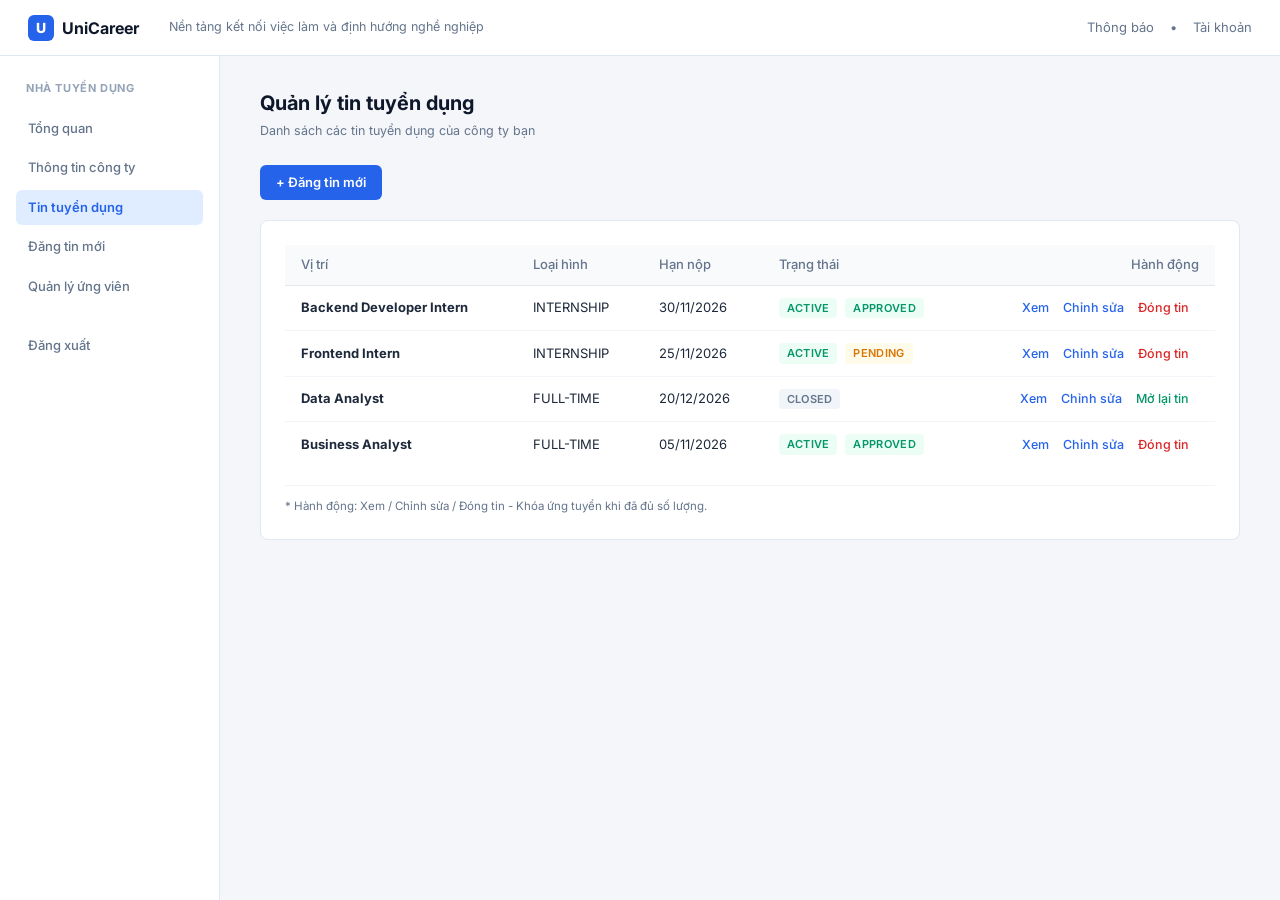
==== commit e4ae6d46: "feat(TV2): Hoàn thiện giao diện Doanh nghiệp và Tuyển dụng chuẩn Figma" ====
--- a/frontend/pages/company/manage-jobs.html
+++ b/frontend/pages/company/manage-jobs.html
@@ -3,638 +3,142 @@
 <head>
   <meta charset="UTF-8">
   <meta name="viewport" content="width=device-width, initial-scale=1.0">
-  <title>Quản lý tin tuyển dụng - JobPortal</title>
-  <link rel="stylesheet" href="https://cdnjs.cloudflare.com/ajax/libs/font-awesome/6.5.1/css/all.min.css">
+  <title>Quản lý tin tuyển dụng - UniCareer</title>
   <link rel="stylesheet" href="../../assets/css/style.css">
   <link rel="stylesheet" href="../../assets/css/company.css">
-  <style>
-    .job-title-cell {
-      display: flex;
-      flex-direction: column;
-      gap: 2px;
-    }
-    .job-title-cell .title-text {
-      font-weight: 600;
-      color: var(--dark);
-      font-size: 14px;
-    }
-    .job-title-cell .title-text:hover {
-      color: var(--primary);
-    }
-    .job-title-cell .dept-tag {
-      font-size: 11.5px;
-      color: var(--text-muted);
-    }
-    .filter-group {
-      display: flex;
-      align-items: center;
-      gap: 10px;
-      flex-wrap: wrap;
-    }
-    .table-checkbox {
-      width: 16px;
-      height: 16px;
-      accent-color: var(--primary);
-      cursor: pointer;
-    }
-    .bulk-bar {
-      background: var(--primary-light);
-      border: 1px solid #bfdbfe;
-      padding: 10px 16px;
-      border-radius: var(--radius);
-      display: none;
-      align-items: center;
-      justify-content: space-between;
-      margin-bottom: 16px;
-    }
-    .bulk-bar.active {
-      display: flex;
-    }
-  </style>
 </head>
 <body>
-  <div class="layout">
-    <!-- ========== SIDEBAR ========== -->
-    <aside class="sidebar" id="sidebar">
-      <div class="sidebar-brand">
-        <div class="brand-icon">JP</div>
-        <div>
-          <h2>JobPortal</h2>
-          <span>Nhà tuyển dụng</span>
-        </div>
+
+  <!-- TOPBAR CHUẨN FIGMA -->
+  <header class="topbar">
+    <div class="topbar-left">
+      <a href="../../index.html" class="brand-logo">
+        <div class="brand-icon">U</div>
+        <span>UniCareer</span>
+      </a>
+      <span class="topbar-slogan" style="margin-left: 20px;">Nền tảng kết nối việc làm và định hướng nghề nghiệp</span>
+    </div>
+    <div class="topbar-right">
+      <a href="#">Thông báo</a>
+      <span>•</span>
+      <a href="company-info.html">Tài khoản</a>
+    </div>
+  </header>
+
+  <!-- APP CONTAINER -->
+  <div class="app-container">
+    
+    <!-- SIDEBAR NHÀ TUYỂN DỤNG -->
+    <aside class="app-sidebar">
+      <div class="sidebar-role-title">Nhà tuyển dụng</div>
+      <ul class="sidebar-menu">
+        <li><a href="dashboard.html">Tổng quan</a></li>
+        <li><a href="company-info.html">Thông tin công ty</a></li>
+        <li><a href="manage-jobs.html" class="active">Tin tuyển dụng</a></li>
+        <li><a href="post-job.html">Đăng tin mới</a></li>
+        <li><a href="applications.html">Quản lý ứng viên</a></li>
+        <li style="margin-top: 20px;"><a href="../auth/login.html">Đăng xuất</a></li>
+      </ul>
+    </aside>
+
+    <!-- MAIN CONTENT -->
+    <main class="app-main">
+      
+      <!-- PAGE HEADER (FIGMA SCREEN 13) -->
+      <div class="page-header">
+        <h1 class="page-title">Quản lý tin tuyển dụng</h1>
+        <p class="page-subtitle">Danh sách các tin tuyển dụng của công ty bạn</p>
       </div>
 
-      <nav class="sidebar-nav">
-        <div class="nav-label">Quản lý</div>
-        <a href="dashboard.html">
-          <span class="nav-icon"><i class="fas fa-chart-pie"></i></span>
-          Tổng quan
-        </a>
-        <a href="dashboard.html#company-info">
-          <span class="nav-icon"><i class="fas fa-building"></i></span>
-          Thông tin doanh nghiệp
-        </a>
-        <a href="post-job.html">
-          <span class="nav-icon"><i class="fas fa-plus-circle"></i></span>
-          Đăng tin tuyển dụng
-        </a>
-        <a href="manage-jobs.html" class="active">
-          <span class="nav-icon"><i class="fas fa-briefcase"></i></span>
-          Quản lý tin tuyển dụng
-        </a>
-        <a href="applications.html">
-          <span class="nav-icon"><i class="fas fa-file-alt"></i></span>
-          Hồ sơ ứng tuyển
-        </a>
-        <a href="ai-recommend.html">
-          <span class="nav-icon"><i class="fas fa-robot"></i></span>
-          AI Gợi ý
-        </a>
+      <!-- NÚT ĐĂNG TIN MỚI -->
+      <div style="margin-bottom: 20px;">
+        <a href="post-job.html" class="btn btn-primary">+ Đăng tin mới</a>
+      </div>
 
-        <div class="nav-label" style="margin-top: 16px;">Hệ thống</div>
-        <a href="../../index.html">
-          <span class="nav-icon"><i class="fas fa-home"></i></span>
-          Về trang chủ
-        </a>
-        <a href="../auth/login.html">
-          <span class="nav-icon"><i class="fas fa-sign-out-alt"></i></span>
-          Đăng xuất
-        </a>
-      </nav>
+      <!-- CONTENT CARD: BẢNG TIN TUYỂN DỤNG -->
+      <div class="content-card">
+        <div class="table-responsive">
+          <table class="table-custom" id="companyJobsTable">
+            <thead>
+              <tr>
+                <th>Vị trí</th>
+                <th>Loại hình</th>
+                <th>Hạn nộp</th>
+                <th>Trạng thái</th>
+                <th style="text-align: right;">Hành động</th>
+              </tr>
+            </thead>
+            <tbody>
+              <tr>
+                <td><strong>Backend Developer Intern</strong></td>
+                <td>INTERNSHIP</td>
+                <td>30/11/2026</td>
+                <td>
+                  <span class="badge badge-active">ACTIVE</span>
+                  <span class="badge badge-approved" style="margin-left: 4px;">APPROVED</span>
+                </td>
+                <td style="text-align: right;">
+                  <a href="../candidate/job-detail.html?id=1" class="action-link" target="_blank">Xem</a>
+                  <a href="edit-job.html?id=1" class="action-link">Chỉnh sửa</a>
+                  <a href="javascript:void(0)" class="action-link danger" onclick="toggleCloseJob(this)">Đóng tin</a>
+                </td>
+              </tr>
 
-      <div class="sidebar-user">
-        <div class="user-avatar">TV</div>
-        <div class="user-info">
-          <div class="name">TechViet Solutions</div>
-          <div class="role">Nhà tuyển dụng</div>
-        </div>
-      </div>
-    </aside>
+              <tr>
+                <td><strong>Frontend Intern</strong></td>
+                <td>INTERNSHIP</td>
+                <td>25/11/2026</td>
+                <td>
+                  <span class="badge badge-active">ACTIVE</span>
+                  <span class="badge badge-pending" style="margin-left: 4px;">PENDING</span>
+                </td>
+                <td style="text-align: right;">
+                  <a href="../candidate/job-detail.html?id=2" class="action-link" target="_blank">Xem</a>
+                  <a href="edit-job.html?id=2" class="action-link">Chỉnh sửa</a>
+                  <a href="javascript:void(0)" class="action-link danger" onclick="toggleCloseJob(this)">Đóng tin</a>
+                </td>
+              </tr>
 
-    <!-- ========== MAIN CONTENT ========== -->
-    <main class="main-content">
-      <!-- Top Header -->
-      <header class="top-header">
-        <div class="breadcrumb">
-          <a href="dashboard.html"><i class="fas fa-home"></i> Tổng quan</a>
-          <span class="separator">/</span>
-          <span>Quản lý tin tuyển dụng</span>
-        </div>
-        <div class="header-actions">
-          <a href="post-job.html" class="btn btn-primary btn-sm">
-            <i class="fas fa-plus"></i> Đăng tin mới
-          </a>
-        </div>
-      </header>
+              <tr>
+                <td><strong>Data Analyst</strong></td>
+                <td>FULL-TIME</td>
+                <td>20/12/2026</td>
+                <td>
+                  <span class="badge badge-closed">CLOSED</span>
+                </td>
+                <td style="text-align: right;">
+                  <a href="../candidate/job-detail.html?id=3" class="action-link" target="_blank">Xem</a>
+                  <a href="edit-job.html?id=3" class="action-link">Chỉnh sửa</a>
+                  <a href="javascript:void(0)" class="action-link" style="color: var(--status-active);" onclick="toggleReopenJob(this)">Mở lại tin</a>
+                </td>
+              </tr>
 
-      <!-- Page Content -->
-      <div class="page-content">
-        <!-- Page Title & Overview -->
-        <div class="section-header" style="margin-bottom: 20px;">
-          <div>
-            <h2 style="font-size: 22px; font-weight: 700; color: var(--dark);">Danh sách tin tuyển dụng</h2>
-            <p style="color: var(--text-secondary); font-size: 13.5px; margin-top: 2px;">
-              Quản lý, chỉnh sửa, đóng/mở và theo dõi hiệu quả các chiến dịch tuyển dụng của bạn
-            </p>
-          </div>
+              <tr>
+                <td><strong>Business Analyst</strong></td>
+                <td>FULL-TIME</td>
+                <td>05/11/2026</td>
+                <td>
+                  <span class="badge badge-active">ACTIVE</span>
+                  <span class="badge badge-approved" style="margin-left: 4px;">APPROVED</span>
+                </td>
+                <td style="text-align: right;">
+                  <a href="../candidate/job-detail.html?id=4" class="action-link" target="_blank">Xem</a>
+                  <a href="edit-job.html?id=4" class="action-link">Chỉnh sửa</a>
+                  <a href="javascript:void(0)" class="action-link danger" onclick="toggleCloseJob(this)">Đóng tin</a>
+                </td>
+              </tr>
+            </tbody>
+          </table>
         </div>
 
-        <!-- Tabs -->
-        <div class="tabs" id="statusTabs">
-          <div class="tab active" data-status="all">Tất cả <span class="badge badge-gray" style="margin-left: 6px;">8</span></div>
-          <div class="tab" data-status="active">Đang hoạt động <span class="badge badge-success" style="margin-left: 6px;">4</span></div>
-          <div class="tab" data-status="pending">Chờ duyệt <span class="badge badge-warning" style="margin-left: 6px;">2</span></div>
-          <div class="tab" data-status="closed">Đã đóng <span class="badge badge-gray" style="margin-left: 6px;">1</span></div>
-          <div class="tab" data-status="rejected">Bị từ chối <span class="badge badge-danger" style="margin-left: 6px;">1</span></div>
-        </div>
+        <p style="font-size: 11.5px; color: var(--text-muted); margin-top: 18px; border-top: 1px solid var(--border-light); padding-top: 12px;">
+          * Hành động: Xem / Chỉnh sửa / Đóng tin - Khóa ứng tuyển khi đã đủ số lượng.
+        </p>
+      </div>
 
-        <!-- Toolbar: Search & Filters -->
-        <div class="toolbar">
-          <div class="toolbar-left">
-            <div class="search-box">
-              <i class="fas fa-search search-icon"></i>
-              <input type="text" id="searchInput" placeholder="Tìm kiếm theo vị trí tuyển dụng, phòng ban...">
-            </div>
-            <select class="filter-select" id="deptFilter">
-              <option value="">Tất cả phòng ban</option>
-              <option value="Kỹ thuật">Phòng Kỹ thuật</option>
-              <option value="Thiết kế">Phòng Thiết kế</option>
-              <option value="Marketing">Phòng Marketing</option>
-              <option value="Kinh doanh">Phòng Kinh doanh</option>
-              <option value="Tài chính">Phòng Tài chính</option>
-            </select>
-            <select class="filter-select" id="timeFilter">
-              <option value="all">Mọi thời gian</option>
-              <option value="7">7 ngày qua</option>
-              <option value="30">30 ngày qua</option>
-              <option value="90">3 tháng qua</option>
-            </select>
-          </div>
-          <div class="toolbar-right">
-            <a href="post-job.html" class="btn btn-primary">
-              <i class="fas fa-plus"></i> Đăng tin mới
-            </a>
-          </div>
-        </div>
-
-        <!-- Bulk Action Bar -->
-        <div class="bulk-bar" id="bulkBar">
-          <span style="font-size: 13.5px; color: #1e40af; font-weight: 500;">
-            Đã chọn <strong id="selectedCount">0</strong> tin tuyển dụng
-          </span>
-          <div style="display: flex; gap: 8px;">
-            <button class="btn btn-sm btn-outline" onclick="bulkAction('close')">
-              <i class="fas fa-lock"></i> Đóng tin đã chọn
-            </button>
-            <button class="btn btn-sm btn-danger" onclick="bulkAction('delete')">
-              <i class="fas fa-trash"></i> Xóa đã chọn
-            </button>
-          </div>
-        </div>
-
-        <!-- Jobs Table Card -->
-        <div class="card">
-          <div class="table-wrapper">
-            <table class="data-table" id="jobsTable">
-              <thead>
-                <tr>
-                  <th style="width: 40px; text-align: center;">
-                    <input type="checkbox" class="table-checkbox" id="selectAll">
-                  </th>
-                  <th>Vị trí tuyển dụng</th>
-                  <th>Trạng thái</th>
-                  <th style="text-align: center;">Ứng viên</th>
-                  <th>Mức lương</th>
-                  <th>Ngày đăng</th>
-                  <th>Hạn nộp</th>
-                  <th style="text-align: right;">Hành động</th>
-                </tr>
-              </thead>
-              <tbody id="jobsTableBody">
-                <!-- Row 1 -->
-                <tr data-status="active" data-dept="Kỹ thuật" data-id="1">
-                  <td style="text-align: center;">
-                    <input type="checkbox" class="table-checkbox row-checkbox">
-                  </td>
-                  <td>
-                    <div class="job-title-cell">
-                      <a href="#" class="title-text">Lập trình viên Frontend (ReactJS / VueJS)</a>
-                      <span class="dept-tag"><i class="fas fa-code"></i> Phòng Kỹ thuật • Toàn thời gian</span>
-                    </div>
-                  </td>
-                  <td>
-                    <span class="badge badge-success"><span class="job-status-dot active"></span>Đang hoạt động</span>
-                  </td>
-                  <td style="text-align: center;">
-                    <a href="applications.html" class="app-count" title="Xem danh sách ứng viên">
-                      <i class="fas fa-user-friends"></i> 12
-                    </a>
-                  </td>
-                  <td style="font-weight: 600; color: var(--primary);">15 - 25 triệu</td>
-                  <td style="color: var(--text-secondary); font-size: 12.5px;">01/11/2026</td>
-                  <td style="color: var(--text-secondary); font-size: 12.5px;">30/11/2026</td>
-                  <td>
-                    <div class="action-btns" style="justify-content: flex-end;">
-                      <a href="post-job.html?id=1" class="action-btn" title="Chỉnh sửa"><i class="fas fa-edit"></i></a>
-                      <a href="applications.html?job_id=1" class="action-btn" title="Xem ứng viên"><i class="fas fa-eye"></i></a>
-                      <button class="action-btn" title="Đóng tin tuyển dụng" onclick="toggleJobStatus(1, 'closed')"><i class="fas fa-lock"></i></button>
-                      <button class="action-btn delete" title="Xóa tin" onclick="openDeleteModal(1, 'Lập trình viên Frontend (ReactJS / VueJS)')"><i class="fas fa-trash"></i></button>
-                    </div>
-                  </td>
-                </tr>
-
-                <!-- Row 2 -->
-                <tr data-status="active" data-dept="Kỹ thuật" data-id="2">
-                  <td style="text-align: center;">
-                    <input type="checkbox" class="table-checkbox row-checkbox">
-                  </td>
-                  <td>
-                    <div class="job-title-cell">
-                      <a href="#" class="title-text">Lập trình viên Backend (Python / FastAPI)</a>
-                      <span class="dept-tag"><i class="fas fa-server"></i> Phòng Kỹ thuật • Toàn thời gian</span>
-                    </div>
-                  </td>
-                  <td>
-                    <span class="badge badge-success"><span class="job-status-dot active"></span>Đang hoạt động</span>
-                  </td>
-                  <td style="text-align: center;">
-                    <a href="applications.html" class="app-count" title="Xem danh sách ứng viên">
-                      <i class="fas fa-user-friends"></i> 8
-                    </a>
-                  </td>
-                  <td style="font-weight: 600; color: var(--primary);">18 - 30 triệu</td>
-                  <td style="color: var(--text-secondary); font-size: 12.5px;">28/10/2026</td>
-                  <td style="color: var(--text-secondary); font-size: 12.5px;">28/11/2026</td>
-                  <td>
-                    <div class="action-btns" style="justify-content: flex-end;">
-                      <a href="post-job.html?id=2" class="action-btn" title="Chỉnh sửa"><i class="fas fa-edit"></i></a>
-                      <a href="applications.html?job_id=2" class="action-btn" title="Xem ứng viên"><i class="fas fa-eye"></i></a>
-                      <button class="action-btn" title="Đóng tin tuyển dụng" onclick="toggleJobStatus(2, 'closed')"><i class="fas fa-lock"></i></button>
-                      <button class="action-btn delete" title="Xóa tin" onclick="openDeleteModal(2, 'Lập trình viên Backend (Python / FastAPI)')"><i class="fas fa-trash"></i></button>
-                    </div>
-                  </td>
-                </tr>
-
-                <!-- Row 3 -->
-                <tr data-status="pending" data-dept="Thiết kế" data-id="3">
-                  <td style="text-align: center;">
-                    <input type="checkbox" class="table-checkbox row-checkbox">
-                  </td>
-                  <td>
-                    <div class="job-title-cell">
-                      <a href="#" class="title-text">UI/UX Designer (Product Design)</a>
-                      <span class="dept-tag"><i class="fas fa-paint-brush"></i> Phòng Thiết kế • Toàn thời gian</span>
-                    </div>
-                  </td>
-                  <td>
-                    <span class="badge badge-warning"><span class="job-status-dot pending"></span>Chờ duyệt</span>
-                  </td>
-                  <td style="text-align: center;">
-                    <span style="color: var(--text-muted); font-size: 12px;">0</span>
-                  </td>
-                  <td style="font-weight: 600; color: var(--primary);">12 - 20 triệu</td>
-                  <td style="color: var(--text-secondary); font-size: 12.5px;">05/11/2026</td>
-                  <td style="color: var(--text-secondary); font-size: 12.5px;">05/12/2026</td>
-                  <td>
-                    <div class="action-btns" style="justify-content: flex-end;">
-                      <a href="post-job.html?id=3" class="action-btn" title="Chỉnh sửa"><i class="fas fa-edit"></i></a>
-                      <button class="action-btn delete" title="Xóa tin" onclick="openDeleteModal(3, 'UI/UX Designer')"><i class="fas fa-trash"></i></button>
-                    </div>
-                  </td>
-                </tr>
-
-                <!-- Row 4 -->
-                <tr data-status="active" data-dept="Marketing" data-id="4">
-                  <td style="text-align: center;">
-                    <input type="checkbox" class="table-checkbox row-checkbox">
-                  </td>
-                  <td>
-                    <div class="job-title-cell">
-                      <a href="#" class="title-text">Chuyên viên Digital Marketing & SEO</a>
-                      <span class="dept-tag"><i class="fas fa-bullhorn"></i> Phòng Marketing • Toàn thời gian</span>
-                    </div>
-                  </td>
-                  <td>
-                    <span class="badge badge-success"><span class="job-status-dot active"></span>Đang hoạt động</span>
-                  </td>
-                  <td style="text-align: center;">
-                    <a href="applications.html" class="app-count" title="Xem danh sách ứng viên">
-                      <i class="fas fa-user-friends"></i> 15
-                    </a>
-                  </td>
-                  <td style="font-weight: 600; color: var(--primary);">10 - 18 triệu</td>
-                  <td style="color: var(--text-secondary); font-size: 12.5px;">25/10/2026</td>
-                  <td style="color: var(--text-secondary); font-size: 12.5px;">25/11/2026</td>
-                  <td>
-                    <div class="action-btns" style="justify-content: flex-end;">
-                      <a href="post-job.html?id=4" class="action-btn" title="Chỉnh sửa"><i class="fas fa-edit"></i></a>
-                      <a href="applications.html?job_id=4" class="action-btn" title="Xem ứng viên"><i class="fas fa-eye"></i></a>
-                      <button class="action-btn" title="Đóng tin tuyển dụng" onclick="toggleJobStatus(4, 'closed')"><i class="fas fa-lock"></i></button>
-                      <button class="action-btn delete" title="Xóa tin" onclick="openDeleteModal(4, 'Chuyên viên Digital Marketing & SEO')"><i class="fas fa-trash"></i></button>
-                    </div>
-                  </td>
-                </tr>
-
-                <!-- Row 5 -->
-                <tr data-status="active" data-dept="Kinh doanh" data-id="5">
-                  <td style="text-align: center;">
-                    <input type="checkbox" class="table-checkbox row-checkbox">
-                  </td>
-                  <td>
-                    <div class="job-title-cell">
-                      <a href="#" class="title-text">Chuyên viên Tư vấn & Phát triển Kinh doanh</a>
-                      <span class="dept-tag"><i class="fas fa-chart-line"></i> Phòng Kinh doanh • Toàn thời gian</span>
-                    </div>
-                  </td>
-                  <td>
-                    <span class="badge badge-success"><span class="job-status-dot active"></span>Đang hoạt động</span>
-                  </td>
-                  <td style="text-align: center;">
-                    <a href="applications.html" class="app-count" title="Xem danh sách ứng viên">
-                      <i class="fas fa-user-friends"></i> 7
-                    </a>
-                  </td>
-                  <td style="font-weight: 600; color: var(--primary);">12 - 22 triệu</td>
-                  <td style="color: var(--text-secondary); font-size: 12.5px;">30/10/2026</td>
-                  <td style="color: var(--text-secondary); font-size: 12.5px;">30/11/2026</td>
-                  <td>
-                    <div class="action-btns" style="justify-content: flex-end;">
-                      <a href="post-job.html?id=5" class="action-btn" title="Chỉnh sửa"><i class="fas fa-edit"></i></a>
-                      <a href="applications.html?job_id=5" class="action-btn" title="Xem ứng viên"><i class="fas fa-eye"></i></a>
-                      <button class="action-btn" title="Đóng tin tuyển dụng" onclick="toggleJobStatus(5, 'closed')"><i class="fas fa-lock"></i></button>
-                      <button class="action-btn delete" title="Xóa tin" onclick="openDeleteModal(5, 'Chuyên viên Tư vấn & Phát triển Kinh doanh')"><i class="fas fa-trash"></i></button>
-                    </div>
-                  </td>
-                </tr>
-
-                <!-- Row 6 -->
-                <tr data-status="pending" data-dept="Kỹ thuật" data-id="6">
-                  <td style="text-align: center;">
-                    <input type="checkbox" class="table-checkbox row-checkbox">
-                  </td>
-                  <td>
-                    <div class="job-title-cell">
-                      <a href="#" class="title-text">Thực tập sinh Lập trình Web Fullstack</a>
-                      <span class="dept-tag"><i class="fas fa-graduation-cap"></i> Phòng Kỹ thuật • Thực tập</span>
-                    </div>
-                  </td>
-                  <td>
-                    <span class="badge badge-warning"><span class="job-status-dot pending"></span>Chờ duyệt</span>
-                  </td>
-                  <td style="text-align: center;">
-                    <span style="color: var(--text-muted); font-size: 12px;">0</span>
-                  </td>
-                  <td style="font-weight: 600; color: var(--secondary);">3 - 5 triệu (Hỗ trợ)</td>
-                  <td style="color: var(--text-secondary); font-size: 12.5px;">05/11/2026</td>
-                  <td style="color: var(--text-secondary); font-size: 12.5px;">15/12/2026</td>
-                  <td>
-                    <div class="action-btns" style="justify-content: flex-end;">
-                      <a href="post-job.html?id=6" class="action-btn" title="Chỉnh sửa"><i class="fas fa-edit"></i></a>
-                      <button class="action-btn delete" title="Xóa tin" onclick="openDeleteModal(6, 'Thực tập sinh Lập trình Web Fullstack')"><i class="fas fa-trash"></i></button>
-                    </div>
-                  </td>
-                </tr>
-
-                <!-- Row 7 -->
-                <tr data-status="closed" data-dept="Kỹ thuật" data-id="7">
-                  <td style="text-align: center;">
-                    <input type="checkbox" class="table-checkbox row-checkbox">
-                  </td>
-                  <td>
-                    <div class="job-title-cell">
-                      <a href="#" class="title-text" style="color: var(--text-secondary); text-decoration: line-through;">Quản lý dự án phần mềm (Project Manager)</a>
-                      <span class="dept-tag"><i class="fas fa-tasks"></i> Phòng Kỹ thuật • Đã kết thúc đợt</span>
-                    </div>
-                  </td>
-                  <td>
-                    <span class="badge badge-gray"><span class="job-status-dot closed"></span>Đã đóng</span>
-                  </td>
-                  <td style="text-align: center;">
-                    <a href="applications.html" class="app-count" style="background: var(--bg); color: var(--text-secondary);" title="Xem danh sách ứng viên">
-                      <i class="fas fa-user-friends"></i> 20
-                    </a>
-                  </td>
-                  <td style="font-weight: 600; color: var(--text-secondary);">25 - 40 triệu</td>
-                  <td style="color: var(--text-secondary); font-size: 12.5px;">01/10/2026</td>
-                  <td style="color: var(--text-secondary); font-size: 12.5px;">31/10/2026</td>
-                  <td>
-                    <div class="action-btns" style="justify-content: flex-end;">
-                      <button class="action-btn" title="Mở lại tin" onclick="toggleJobStatus(7, 'active')"><i class="fas fa-redo"></i></button>
-                      <button class="action-btn delete" title="Xóa tin" onclick="openDeleteModal(7, 'Quản lý dự án phần mềm')"><i class="fas fa-trash"></i></button>
-                    </div>
-                  </td>
-                </tr>
-
-                <!-- Row 8 -->
-                <tr data-status="rejected" data-dept="Tài chính" data-id="8">
-                  <td style="text-align: center;">
-                    <input type="checkbox" class="table-checkbox row-checkbox">
-                  </td>
-                  <td>
-                    <div class="job-title-cell">
-                      <a href="#" class="title-text">Nhân viên Kế toán nội bộ</a>
-                      <span class="dept-tag"><i class="fas fa-calculator"></i> Phòng Tài chính • Toàn thời gian</span>
-                    </div>
-                  </td>
-                  <td>
-                    <span class="badge badge-danger" title="Lý do: Nội dung mô tả chưa đầy đủ"><span class="job-status-dot rejected"></span>Bị từ chối</span>
-                  </td>
-                  <td style="text-align: center;">
-                    <span style="color: var(--text-muted); font-size: 12px;">0</span>
-                  </td>
-                  <td style="font-weight: 600; color: var(--text-secondary);">10 - 15 triệu</td>
-                  <td style="color: var(--text-secondary); font-size: 12.5px;">03/11/2026</td>
-                  <td style="color: var(--text-secondary); font-size: 12.5px;">03/12/2026</td>
-                  <td>
-                    <div class="action-btns" style="justify-content: flex-end;">
-                      <a href="post-job.html?id=8" class="action-btn" title="Chỉnh sửa lại"><i class="fas fa-edit"></i></a>
-                      <button class="action-btn delete" title="Xóa tin" onclick="openDeleteModal(8, 'Nhân viên Kế toán nội bộ')"><i class="fas fa-trash"></i></button>
-                    </div>
-                  </td>
-                </tr>
-              </tbody>
-            </table>
-          </div>
-
-          <!-- Empty search result state -->
-          <div id="noResultsState" class="empty-state" style="display: none;">
-            <div class="empty-icon"><i class="fas fa-search"></i></div>
-            <h4>Không tìm thấy tin tuyển dụng phù hợp</h4>
-            <p>Vui lòng thử điều chỉnh lại từ khóa tìm kiếm hoặc bộ lọc trạng thái</p>
-            <button class="btn btn-outline btn-sm" onclick="resetFilters()">Đặt lại bộ lọc</button>
-          </div>
-
-          <!-- Pagination -->
-          <div class="card-footer pagination" style="border-top: 1px solid var(--border);">
-            <div class="pagination-info" id="paginationInfo">
-              Hiển thị <strong>1-8</strong> trên tổng số <strong>8</strong> tin tuyển dụng
-            </div>
-            <div class="pagination-btns">
-              <button disabled><i class="fas fa-chevron-left"></i></button>
-              <button class="active">1</button>
-              <button disabled><i class="fas fa-chevron-right"></i></button>
-            </div>
-          </div>
-        </div>
-      </div>
     </main>
   </div>
 
-  <!-- Modal xác nhận xóa -->
-  <div class="modal-overlay" id="deleteModal">
-    <div class="modal">
-      <div class="modal-header">
-        <h3 style="color: var(--danger);"><i class="fas fa-exclamation-triangle"></i> Xác nhận xóa tin tuyển dụng</h3>
-        <button class="modal-close" onclick="closeDeleteModal()">&times;</button>
-      </div>
-      <div class="modal-body">
-        <p>Bạn có chắc chắn muốn xóa tin tuyển dụng: <strong id="deleteJobTitle"></strong>?</p>
-        <p class="form-hint" style="color: var(--danger); margin-top: 8px;">
-          Hành động này không thể hoàn tác. Các hồ sơ ứng tuyển liên quan cũng sẽ bị ảnh hưởng.
-        </p>
-      </div>
-      <div class="modal-footer">
-        <button class="btn btn-outline" onclick="closeDeleteModal()">Hủy bỏ</button>
-        <button class="btn btn-danger" onclick="confirmDelete()"><i class="fas fa-trash"></i> Xóa vĩnh viễn</button>
-      </div>
-    </div>
-  </div>
-
-  <!-- Scripts -->
   <script src="../../assets/js/company.js"></script>
-  <script>
-    // Tab switching & filter logic
-    const tabs = document.querySelectorAll('#statusTabs .tab');
-    const searchInput = document.getElementById('searchInput');
-    const deptFilter = document.getElementById('deptFilter');
-    const rows = document.querySelectorAll('#jobsTableBody tr');
-    const noResults = document.getElementById('noResultsState');
-    let currentStatus = 'all';
-
-    function filterRows() {
-      const query = searchInput.value.toLowerCase().trim();
-      const selectedDept = deptFilter.value;
-      let visibleCount = 0;
-
-      rows.forEach(row => {
-        const rowStatus = row.getAttribute('data-status');
-        const rowDept = row.getAttribute('data-dept');
-        const text = row.innerText.toLowerCase();
-
-        const matchStatus = (currentStatus === 'all' || rowStatus === currentStatus);
-        const matchDept = (!selectedDept || rowDept === selectedDept);
-        const matchQuery = (!query || text.includes(query));
-
-        if (matchStatus && matchDept && matchQuery) {
-          row.style.display = '';
-          visibleCount++;
-        } else {
-          row.style.display = 'none';
-        }
-      });
-
-      if (noResults) {
-        noResults.style.display = visibleCount === 0 ? 'block' : 'none';
-      }
-      document.getElementById('paginationInfo').innerHTML = 
-        `Hiển thị <strong>${visibleCount}</strong> trên tổng số <strong>${rows.length}</strong> tin tuyển dụng`;
-    }
-
-    tabs.forEach(tab => {
-      tab.addEventListener('click', () => {
-        tabs.forEach(t => t.classList.remove('active'));
-        tab.classList.add('active');
-        currentStatus = tab.getAttribute('data-status');
-        filterRows();
-      });
-    });
-
-    searchInput.addEventListener('input', filterRows);
-    deptFilter.addEventListener('change', filterRows);
-
-    function resetFilters() {
-      searchInput.value = '';
-      deptFilter.value = '';
-      currentStatus = 'all';
-      tabs.forEach(t => t.classList.remove('active'));
-      tabs[0].classList.add('active');
-      filterRows();
-    }
-
-    // Select all & Bulk Actions
-    const selectAll = document.getElementById('selectAll');
-    const rowCheckboxes = document.querySelectorAll('.row-checkbox');
-    const bulkBar = document.getElementById('bulkBar');
-    const selectedCount = document.getElementById('selectedCount');
-
-    function updateBulkBar() {
-      const checked = document.querySelectorAll('.row-checkbox:checked').length;
-      if (checked > 0) {
-        bulkBar.classList.add('active');
-        selectedCount.textContent = checked;
-      } else {
-        bulkBar.classList.remove('active');
-      }
-    }
-
-    selectAll.addEventListener('change', () => {
-      rowCheckboxes.forEach(cb => {
-        if (cb.closest('tr').style.display !== 'none') {
-          cb.checked = selectAll.checked;
-        }
-      });
-      updateBulkBar();
-    });
-
-    rowCheckboxes.forEach(cb => {
-      cb.addEventListener('change', updateBulkBar);
-    });
-
-    function bulkAction(action) {
-      const checked = document.querySelectorAll('.row-checkbox:checked').length;
-      if (confirm(`Bạn có chắc muốn thực hiện thao tác này cho ${checked} tin tuyển dụng đã chọn?`)) {
-        alert(`Đã thực hiện thao tác thành công cho ${checked} tin!`);
-        rowCheckboxes.forEach(cb => cb.checked = false);
-        selectAll.checked = false;
-        updateBulkBar();
-      }
-    }
-
-    // Delete Modal
-    let pendingDeleteId = null;
-    function openDeleteModal(id, title) {
-      pendingDeleteId = id;
-      document.getElementById('deleteJobTitle').textContent = title;
-      document.getElementById('deleteModal').classList.add('active');
-    }
-    function closeDeleteModal() {
-      pendingDeleteId = null;
-      document.getElementById('deleteModal').classList.remove('active');
-    }
-    function confirmDelete() {
-      if (pendingDeleteId) {
-        const row = document.querySelector(`tr[data-id="${pendingDeleteId}"]`);
-        if (row) row.remove();
-        alert('Đã xóa tin tuyển dụng thành công!');
-        closeDeleteModal();
-        filterRows();
-      }
-    }
-
-    // Toggle job status
-    function toggleJobStatus(id, newStatus) {
-      const row = document.querySelector(`tr[data-id="${id}"]`);
-      if (row) {
-        if (newStatus === 'closed') {
-          alert('Đã đóng tin tuyển dụng!');
-          row.setAttribute('data-status', 'closed');
-        } else {
-          alert('Đã mở lại tin tuyển dụng!');
-          row.setAttribute('data-status', 'active');
-        }
-        filterRows();
-      }
-    }
-  </script>
 </body>
 </html>
--- a/frontend/assets/css/style.css
+++ b/frontend/assets/css/style.css
@@ -1,74 +1,54 @@
-/* ============================================
-   GLOBAL STYLES - Hệ thống tuyển dụng Nhóm 8
-   ============================================ */
-
-/* Google Fonts */
-@import url('https://fonts.googleapis.com/css2?family=Inter:wght@300;400;500;600;700&display=swap');
-
-/* CSS Variables - Design System */
+/* ========================================================
+   UNICAREER DESIGN SYSTEM - CHUẨN FIGMA NHÓM 8
+   ======================================================== */
+@import url('https://fonts.googleapis.com/css2?family=Inter:wght@400;500;600;700&display=swap');
+
 :root {
-  /* Colors */
+  /* Brand Colors */
   --primary: #2563eb;
-  --primary-dark: #1d4ed8;
-  --primary-light: #dbeafe;
-  --secondary: #059669;
-  --secondary-light: #d1fae5;
-  --warning: #f59e0b;
-  --warning-light: #fef3c7;
-  --danger: #ef4444;
-  --danger-light: #fee2e2;
-  --info: #06b6d4;
-  --info-light: #cffafe;
-
-  /* Neutrals */
-  --dark: #1e293b;
-  --dark-secondary: #334155;
-  --text: #334155;
-  --text-secondary: #64748b;
-  --text-muted: #94a3b8;
+  --primary-hover: #1d4ed8;
+  --primary-light: #e0ecff;
+  --primary-focus: rgba(37, 99, 235, 0.15);
+
+  /* Status Colors */
+  --status-active: #059669;
+  --status-active-bg: #ecfdf5;
+  --status-pending: #d97706;
+  --status-pending-bg: #fffbeb;
+  --status-closed: #64748b;
+  --status-closed-bg: #f1f5f9;
+  --status-rejected: #dc2626;
+  --status-rejected-bg: #fef2f2;
+
+  /* Neutral Colors */
+  --dark: #0f172a;
+  --text-main: #1e293b;
+  --text-muted: #64748b;
+  --text-light: #94a3b8;
+  --bg-page: #f4f6fa;
+  --bg-card: #ffffff;
   --border: #e2e8f0;
-  --bg: #f1f5f9;
-  --bg-white: #ffffff;
-
-  /* Shadows */
-  --shadow-sm: 0 1px 2px rgba(0, 0, 0, 0.05);
-  --shadow: 0 1px 3px rgba(0, 0, 0, 0.1), 0 1px 2px rgba(0, 0, 0, 0.06);
-  --shadow-md: 0 4px 6px -1px rgba(0, 0, 0, 0.1), 0 2px 4px -1px rgba(0, 0, 0, 0.06);
-  --shadow-lg: 0 10px 15px -3px rgba(0, 0, 0, 0.1), 0 4px 6px -2px rgba(0, 0, 0, 0.05);
-
-  /* Border Radius */
-  --radius-sm: 6px;
-  --radius: 8px;
-  --radius-md: 10px;
+  --border-light: #f1f5f9;
+
+  /* Sizing & Radius */
+  --radius-sm: 4px;
+  --radius: 6px;
+  --radius-md: 8px;
   --radius-lg: 12px;
-  --radius-xl: 16px;
-
-  /* Spacing */
-  --sidebar-width: 260px;
-
-  /* Transitions */
-  --transition: all 0.2s ease;
-}
-
-/* Reset */
-*,
-*::before,
-*::after {
+  --sidebar-w: 220px;
+}
+
+* {
+  box-sizing: border-box;
   margin: 0;
   padding: 0;
-  box-sizing: border-box;
-}
-
-html {
-  font-size: 14px;
-  scroll-behavior: smooth;
 }
 
 body {
   font-family: 'Inter', -apple-system, BlinkMacSystemFont, 'Segoe UI', Roboto, sans-serif;
-  color: var(--text);
-  background: var(--bg);
-  line-height: 1.6;
+  background-color: var(--bg-page);
+  color: var(--text-main);
+  line-height: 1.5;
   -webkit-font-smoothing: antialiased;
 }
 
@@ -77,1000 +57,396 @@
   color: inherit;
 }
 
-img {
-  max-width: 100%;
-  height: auto;
-}
-
-ul, ol {
-  list-style: none;
-}
-
-button {
-  cursor: pointer;
-  border: none;
-  background: none;
-  font-family: inherit;
-}
-
-input, select, textarea {
-  font-family: inherit;
-  font-size: inherit;
-}
-
-/* ============================================
-   LAYOUT - Sidebar + Main Content
-   ============================================ */
-.layout {
-  display: flex;
-  min-height: 100vh;
-}
-
-/* Sidebar */
-.sidebar {
-  width: var(--sidebar-width);
-  background: var(--dark);
-  color: #fff;
-  position: fixed;
+/* ========================================================
+   TOPBAR CHUNG (GIỐNG FIGMA 100%)
+   ======================================================== */
+.topbar {
+  background: #ffffff;
+  border-bottom: 1px solid var(--border);
+  height: 56px;
+  display: flex;
+  align-items: center;
+  justify-content: space-between;
+  padding: 0 28px;
+  position: sticky;
   top: 0;
-  left: 0;
-  bottom: 0;
-  display: flex;
-  flex-direction: column;
   z-index: 100;
-  transition: var(--transition);
-}
-
-.sidebar-brand {
-  padding: 20px 24px;
-  border-bottom: 1px solid rgba(255, 255, 255, 0.1);
-  display: flex;
-  align-items: center;
-  gap: 12px;
-}
-
-.sidebar-brand .brand-icon {
-  width: 40px;
-  height: 40px;
-  background: var(--primary);
-  border-radius: var(--radius);
-  display: flex;
-  align-items: center;
-  justify-content: center;
-  font-size: 18px;
+}
+
+.topbar-left {
+  display: flex;
+  align-items: center;
+  gap: 10px;
+}
+
+.brand-logo {
+  display: flex;
+  align-items: center;
+  gap: 8px;
   font-weight: 700;
-}
-
-.sidebar-brand h2 {
   font-size: 16px;
-  font-weight: 700;
-  letter-spacing: -0.3px;
-}
-
-.sidebar-brand span {
-  font-size: 11px;
-  color: var(--text-muted);
-  display: block;
-  margin-top: 2px;
-}
-
-.sidebar-nav {
-  flex: 1;
-  padding: 16px 12px;
-  overflow-y: auto;
-}
-
-.sidebar-nav .nav-label {
-  font-size: 11px;
-  text-transform: uppercase;
-  letter-spacing: 1px;
-  color: var(--text-muted);
-  padding: 12px 12px 8px;
-  font-weight: 600;
-}
-
-.sidebar-nav a {
-  display: flex;
-  align-items: center;
-  gap: 12px;
-  padding: 10px 12px;
-  border-radius: var(--radius);
-  color: #cbd5e1;
-  font-size: 13.5px;
-  font-weight: 500;
-  transition: var(--transition);
-  margin-bottom: 2px;
-}
-
-.sidebar-nav a:hover {
-  background: rgba(255, 255, 255, 0.08);
-  color: #fff;
-}
-
-.sidebar-nav a.active {
+  color: var(--dark);
+}
+
+.brand-icon {
+  width: 26px;
+  height: 26px;
   background: var(--primary);
   color: #fff;
-}
-
-.sidebar-nav a .nav-icon {
-  width: 20px;
-  text-align: center;
-  font-size: 16px;
+  border-radius: 6px;
+  display: flex;
+  align-items: center;
+  justify-content: center;
+  font-weight: 800;
+  font-size: 14px;
+}
+
+.topbar-slogan {
+  font-size: 12.5px;
+  color: var(--text-muted);
+  display: none;
+}
+
+@media (min-width: 768px) {
+  .topbar-slogan {
+    display: inline-block;
+  }
+}
+
+.topbar-right {
+  display: flex;
+  align-items: center;
+  gap: 16px;
+  font-size: 13px;
+  color: var(--text-muted);
+}
+
+.topbar-right a:hover {
+  color: var(--primary);
+}
+
+/* ========================================================
+   LAYOUT: SIDEBAR + MAIN CONTENT
+   ======================================================== */
+.app-container {
+  display: flex;
+  min-height: calc(100vh - 56px);
+}
+
+/* SIDEBAR THEO FIGMA */
+.app-sidebar {
+  width: var(--sidebar-w);
+  background: #ffffff;
+  border-right: 1px solid var(--border);
+  padding: 24px 16px;
   flex-shrink: 0;
 }
 
-.sidebar-user {
-  padding: 16px 16px;
-  border-top: 1px solid rgba(255, 255, 255, 0.1);
-  display: flex;
-  align-items: center;
-  gap: 12px;
-}
-
-.sidebar-user .user-avatar {
-  width: 36px;
-  height: 36px;
-  border-radius: 50%;
-  background: var(--primary);
-  display: flex;
-  align-items: center;
-  justify-content: center;
+.sidebar-role-title {
+  font-size: 11px;
+  font-weight: 700;
+  text-transform: uppercase;
+  letter-spacing: 0.6px;
+  color: var(--text-light);
+  margin-bottom: 14px;
+  padding-left: 10px;
+}
+
+.sidebar-menu {
+  list-style: none;
+  display: flex;
+  flex-direction: column;
+  gap: 4px;
+}
+
+.sidebar-menu li a {
+  display: flex;
+  align-items: center;
+  padding: 8px 12px;
+  border-radius: var(--radius);
+  font-size: 13px;
+  font-weight: 500;
+  color: var(--text-muted);
+  transition: all 0.15s ease;
+}
+
+.sidebar-menu li a:hover {
+  background: #f8fafc;
+  color: var(--text-main);
+}
+
+.sidebar-menu li a.active {
+  background: var(--primary-light);
+  color: var(--primary);
   font-weight: 600;
-  font-size: 14px;
-}
-
-.sidebar-user .user-info {
+}
+
+/* MAIN CONTENT */
+.app-main {
   flex: 1;
-  min-width: 0;
-}
-
-.sidebar-user .user-info .name {
-  font-size: 13px;
-  font-weight: 600;
-  white-space: nowrap;
-  overflow: hidden;
-  text-overflow: ellipsis;
-}
-
-.sidebar-user .user-info .role {
-  font-size: 11px;
-  color: var(--text-muted);
-}
-
-/* Main Content */
-.main-content {
-  flex: 1;
-  margin-left: var(--sidebar-width);
-  min-height: 100vh;
-}
-
-/* Top Header */
-.top-header {
-  background: var(--bg-white);
-  border-bottom: 1px solid var(--border);
-  padding: 0 32px;
-  height: 64px;
-  display: flex;
-  align-items: center;
-  justify-content: space-between;
-  position: sticky;
-  top: 0;
-  z-index: 50;
-}
-
-.top-header .page-title {
-  font-size: 18px;
+  padding: 32px 40px;
+  overflow-y: auto;
+}
+
+.page-header {
+  margin-bottom: 24px;
+}
+
+.page-title {
+  font-size: 20px;
   font-weight: 700;
   color: var(--dark);
-}
-
-.top-header .header-actions {
-  display: flex;
-  align-items: center;
-  gap: 12px;
-}
-
-.breadcrumb {
-  display: flex;
-  align-items: center;
-  gap: 8px;
-  font-size: 13px;
-  color: var(--text-secondary);
-}
-
-.breadcrumb a {
-  color: var(--primary);
-}
-
-.breadcrumb .separator {
-  color: var(--text-muted);
-}
-
-/* Page Content */
-.page-content {
-  padding: 24px 32px;
-}
-
-/* ============================================
-   COMPONENTS
-   ============================================ */
-
-/* Cards */
-.card {
-  background: var(--bg-white);
+  margin-bottom: 4px;
+}
+
+.page-subtitle {
+  font-size: 12.5px;
+  color: var(--text-muted);
+}
+
+/* ========================================================
+   STAT CARDS (FIGMA SCREEN 11 & 16)
+   ======================================================== */
+.stats-grid {
+  display: grid;
+  grid-template-columns: repeat(4, 1fr);
+  gap: 16px;
+  margin-bottom: 24px;
+}
+
+.stat-box {
+  background: var(--bg-card);
   border: 1px solid var(--border);
-  border-radius: var(--radius-lg);
-  box-shadow: var(--shadow-sm);
-}
-
-.card-header {
-  padding: 20px 24px;
-  border-bottom: 1px solid var(--border);
-  display: flex;
-  align-items: center;
-  justify-content: space-between;
-}
-
-.card-header h3 {
-  font-size: 16px;
+  border-radius: var(--radius-md);
+  padding: 16px 20px;
+}
+
+.stat-box-label {
+  font-size: 12px;
+  color: var(--text-muted);
+  margin-bottom: 8px;
+}
+
+.stat-box-number {
+  font-size: 26px;
+  font-weight: 700;
+  color: var(--dark);
+  line-height: 1;
+}
+
+/* ========================================================
+   CARDS & CONTAINERS
+   ======================================================== */
+.content-card {
+  background: var(--bg-card);
+  border: 1px solid var(--border);
+  border-radius: var(--radius-md);
+  padding: 24px;
+  margin-bottom: 24px;
+}
+
+.card-title {
+  font-size: 15px;
   font-weight: 600;
   color: var(--dark);
-}
-
-.card-body {
-  padding: 24px;
-}
-
-.card-footer {
-  padding: 16px 24px;
-  border-top: 1px solid var(--border);
-  display: flex;
-  align-items: center;
-  justify-content: flex-end;
-  gap: 12px;
-}
-
-/* Stat Cards */
-.stats-grid {
+  margin-bottom: 16px;
+}
+
+/* ========================================================
+   TABLES (FIGMA SCREEN 11, 13, 16)
+   ======================================================== */
+.table-responsive {
+  width: 100%;
+  overflow-x: auto;
+}
+
+.table-custom {
+  width: 100%;
+  border-collapse: collapse;
+  font-size: 13px;
+  text-align: left;
+}
+
+.table-custom thead th {
+  background: #f8fafc;
+  color: var(--text-muted);
+  font-weight: 500;
+  padding: 10px 16px;
+  border-bottom: 1px solid var(--border);
+  white-space: nowrap;
+}
+
+.table-custom tbody td {
+  padding: 12px 16px;
+  border-bottom: 1px solid var(--border-light);
+  color: var(--text-main);
+  vertical-align: middle;
+}
+
+.table-custom tbody tr:hover {
+  background: #fafbfc;
+}
+
+.table-custom tbody tr:last-child td {
+  border-bottom: none;
+}
+
+/* BADGES TRẠNG THÁI */
+.badge {
+  display: inline-flex;
+  align-items: center;
+  padding: 2px 8px;
+  border-radius: 4px;
+  font-size: 11px;
+  font-weight: 600;
+  letter-spacing: 0.3px;
+}
+
+.badge-active {
+  background: var(--status-active-bg);
+  color: var(--status-active);
+}
+
+.badge-pending {
+  background: var(--status-pending-bg);
+  color: var(--status-pending);
+}
+
+.badge-closed {
+  background: var(--status-closed-bg);
+  color: var(--status-closed);
+}
+
+.badge-approved {
+  background: var(--status-active-bg);
+  color: var(--status-active);
+}
+
+/* ========================================================
+   FORMS & INPUTS (FIGMA SCREEN 12, 14, 15)
+   ======================================================== */
+.form-grid-2 {
   display: grid;
-  grid-template-columns: repeat(auto-fit, minmax(220px, 1fr));
+  grid-template-columns: 1fr 1fr;
   gap: 20px;
-  margin-bottom: 24px;
-}
-
-.stat-card {
-  background: var(--bg-white);
-  border: 1px solid var(--border);
-  border-radius: var(--radius-lg);
-  padding: 20px 24px;
-  display: flex;
-  align-items: flex-start;
-  gap: 16px;
-  box-shadow: var(--shadow-sm);
-  transition: var(--transition);
-}
-
-.stat-card:hover {
-  box-shadow: var(--shadow-md);
-  transform: translateY(-1px);
-}
-
-.stat-card .stat-icon {
-  width: 48px;
-  height: 48px;
-  border-radius: var(--radius-md);
-  display: flex;
-  align-items: center;
-  justify-content: center;
-  font-size: 22px;
-  flex-shrink: 0;
-}
-
-.stat-card .stat-icon.blue {
-  background: var(--primary-light);
-  color: var(--primary);
-}
-
-.stat-card .stat-icon.green {
-  background: var(--secondary-light);
-  color: var(--secondary);
-}
-
-.stat-card .stat-icon.yellow {
-  background: var(--warning-light);
-  color: var(--warning);
-}
-
-.stat-card .stat-icon.red {
-  background: var(--danger-light);
-  color: var(--danger);
-}
-
-.stat-card .stat-info h4 {
-  font-size: 13px;
-  font-weight: 500;
-  color: var(--text-secondary);
-  margin-bottom: 4px;
-}
-
-.stat-card .stat-info .stat-value {
-  font-size: 28px;
-  font-weight: 700;
-  color: var(--dark);
-  line-height: 1.2;
-}
-
-.stat-card .stat-info .stat-change {
-  font-size: 12px;
-  margin-top: 4px;
-  display: flex;
-  align-items: center;
-  gap: 4px;
-}
-
-.stat-change.positive {
-  color: var(--secondary);
-}
-
-.stat-change.negative {
-  color: var(--danger);
-}
-
-/* Buttons */
-.btn {
-  display: inline-flex;
-  align-items: center;
-  justify-content: center;
-  gap: 8px;
-  padding: 10px 20px;
-  border-radius: var(--radius);
-  font-size: 13.5px;
-  font-weight: 600;
-  transition: var(--transition);
-  white-space: nowrap;
-  cursor: pointer;
-  border: none;
-}
-
-.btn-sm {
-  padding: 6px 14px;
-  font-size: 12.5px;
-  border-radius: var(--radius-sm);
-}
-
-.btn-lg {
-  padding: 12px 28px;
-  font-size: 15px;
-}
-
-.btn-primary {
-  background: var(--primary);
-  color: #fff;
-}
-
-.btn-primary:hover {
-  background: var(--primary-dark);
-  box-shadow: var(--shadow-md);
-}
-
-.btn-success {
-  background: var(--secondary);
-  color: #fff;
-}
-
-.btn-success:hover {
-  background: #047857;
-}
-
-.btn-warning {
-  background: var(--warning);
-  color: #fff;
-}
-
-.btn-danger {
-  background: var(--danger);
-  color: #fff;
-}
-
-.btn-danger:hover {
-  background: #dc2626;
-}
-
-.btn-outline {
-  background: transparent;
-  border: 1.5px solid var(--border);
-  color: var(--text);
-}
-
-.btn-outline:hover {
-  border-color: var(--primary);
-  color: var(--primary);
-  background: var(--primary-light);
-}
-
-.btn-ghost {
-  background: transparent;
-  color: var(--text-secondary);
-}
-
-.btn-ghost:hover {
-  background: var(--bg);
-  color: var(--text);
-}
-
-/* Forms */
+}
+
 .form-group {
-  margin-bottom: 20px;
+  margin-bottom: 18px;
 }
 
 .form-group label {
   display: block;
-  font-size: 13px;
+  font-size: 12.5px;
   font-weight: 600;
   color: var(--dark);
   margin-bottom: 6px;
 }
 
-.form-group label .required {
-  color: var(--danger);
-  margin-left: 2px;
-}
-
-.form-group .form-hint {
-  font-size: 12px;
-  color: var(--text-muted);
-  margin-top: 4px;
-}
-
-.form-control {
+.form-group label .req {
+  color: var(--status-rejected);
+}
+
+.form-input, .form-select, .form-textarea {
   width: 100%;
-  padding: 10px 14px;
-  border: 1.5px solid var(--border);
+  background: #ffffff;
+  border: 1px solid var(--border);
   border-radius: var(--radius);
-  font-size: 13.5px;
-  color: var(--text);
-  background: var(--bg-white);
-  transition: var(--transition);
+  padding: 8px 12px;
+  font-size: 13px;
+  color: var(--text-main);
   outline: none;
-}
-
-.form-control:focus {
+  transition: border-color 0.15s ease;
+  font-family: inherit;
+}
+
+.form-input:focus, .form-select:focus, .form-textarea:focus {
   border-color: var(--primary);
-  box-shadow: 0 0 0 3px rgba(37, 99, 235, 0.1);
-}
-
-.form-control::placeholder {
-  color: var(--text-muted);
-}
-
-textarea.form-control {
+  box-shadow: 0 0 0 2px var(--primary-focus);
+}
+
+.form-textarea {
+  min-height: 80px;
   resize: vertical;
-  min-height: 100px;
-}
-
-select.form-control {
-  appearance: none;
-  background-image: url("data:image/svg+xml,%3Csvg xmlns='http://www.w3.org/2000/svg' width='12' height='12' viewBox='0 0 12 12'%3E%3Cpath fill='%2364748b' d='M6 8.825L.35 3.175l.7-.7L6 7.425l4.95-4.95.7.7z'/%3E%3C/svg%3E");
-  background-repeat: no-repeat;
-  background-position: right 12px center;
-  padding-right: 36px;
-}
-
-.form-row {
-  display: grid;
-  grid-template-columns: 1fr 1fr;
-  gap: 16px;
-}
-
-.form-row-3 {
-  display: grid;
-  grid-template-columns: 1fr 1fr 1fr;
-  gap: 16px;
-}
-
-/* Tables */
-.table-wrapper {
-  overflow-x: auto;
-}
-
-.data-table {
-  width: 100%;
-  border-collapse: separate;
-  border-spacing: 0;
-}
-
-.data-table thead th {
-  background: var(--bg);
-  padding: 12px 16px;
-  font-size: 12px;
-  font-weight: 600;
-  text-transform: uppercase;
-  letter-spacing: 0.5px;
-  color: var(--text-secondary);
-  text-align: left;
-  border-bottom: 1px solid var(--border);
-  white-space: nowrap;
-}
-
-.data-table tbody td {
-  padding: 14px 16px;
-  border-bottom: 1px solid var(--border);
-  font-size: 13.5px;
-  vertical-align: middle;
-}
-
-.data-table tbody tr:hover {
-  background: #f8fafc;
-}
-
-.data-table tbody tr:last-child td {
-  border-bottom: none;
-}
-
-/* Badges */
-.badge {
+}
+
+/* ========================================================
+   BUTTONS (FIGMA)
+   ======================================================== */
+.btn {
   display: inline-flex;
   align-items: center;
-  gap: 4px;
-  padding: 4px 10px;
-  border-radius: 100px;
-  font-size: 12px;
-  font-weight: 600;
-  white-space: nowrap;
-}
-
-.badge-primary {
-  background: var(--primary-light);
-  color: var(--primary);
-}
-
-.badge-success {
-  background: var(--secondary-light);
-  color: var(--secondary);
-}
-
-.badge-warning {
-  background: var(--warning-light);
-  color: #b45309;
-}
-
-.badge-danger {
-  background: var(--danger-light);
-  color: var(--danger);
-}
-
-.badge-info {
-  background: var(--info-light);
-  color: #0891b2;
-}
-
-.badge-gray {
-  background: #f1f5f9;
-  color: var(--text-secondary);
-}
-
-/* Action Buttons */
-.action-btns {
-  display: flex;
-  align-items: center;
+  justify-content: center;
   gap: 6px;
-}
-
-.action-btn {
-  width: 32px;
-  height: 32px;
-  border-radius: var(--radius-sm);
-  display: inline-flex;
-  align-items: center;
-  justify-content: center;
-  transition: var(--transition);
-  color: var(--text-secondary);
-  font-size: 14px;
-}
-
-.action-btn:hover {
-  background: var(--bg);
-  color: var(--primary);
-}
-
-.action-btn.delete:hover {
-  background: var(--danger-light);
-  color: var(--danger);
-}
-
-/* Search & Filter Bar */
-.toolbar {
-  display: flex;
-  align-items: center;
-  justify-content: space-between;
-  gap: 16px;
-  margin-bottom: 20px;
-  flex-wrap: wrap;
-}
-
-.toolbar-left {
-  display: flex;
-  align-items: center;
-  gap: 12px;
-  flex: 1;
-}
-
-.toolbar-right {
-  display: flex;
-  align-items: center;
-  gap: 12px;
-}
-
-.search-box {
-  position: relative;
-  flex: 1;
-  max-width: 360px;
-}
-
-.search-box input {
-  width: 100%;
-  padding: 9px 14px 9px 40px;
-  border: 1.5px solid var(--border);
-  border-radius: var(--radius);
-  font-size: 13.5px;
-  outline: none;
-  transition: var(--transition);
-}
-
-.search-box input:focus {
-  border-color: var(--primary);
-  box-shadow: 0 0 0 3px rgba(37, 99, 235, 0.1);
-}
-
-.search-box .search-icon {
-  position: absolute;
-  left: 14px;
-  top: 50%;
-  transform: translateY(-50%);
-  color: var(--text-muted);
-  font-size: 14px;
-}
-
-/* Filter select */
-.filter-select {
-  padding: 9px 32px 9px 14px;
-  border: 1.5px solid var(--border);
+  padding: 8px 16px;
   border-radius: var(--radius);
   font-size: 13px;
-  color: var(--text);
-  background: var(--bg-white);
-  appearance: none;
-  background-image: url("data:image/svg+xml,%3Csvg xmlns='http://www.w3.org/2000/svg' width='12' height='12' viewBox='0 0 12 12'%3E%3Cpath fill='%2364748b' d='M6 8.825L.35 3.175l.7-.7L6 7.425l4.95-4.95.7.7z'/%3E%3C/svg%3E");
-  background-repeat: no-repeat;
-  background-position: right 10px center;
-  outline: none;
+  font-weight: 600;
   cursor: pointer;
-}
-
-/* Tabs */
-.tabs {
-  display: flex;
-  border-bottom: 2px solid var(--border);
-  margin-bottom: 24px;
-  gap: 0;
-}
-
-.tab {
-  padding: 12px 20px;
-  font-size: 13.5px;
+  border: none;
+  transition: all 0.15s ease;
+  text-decoration: none;
+}
+
+.btn-primary {
+  background: var(--primary);
+  color: #ffffff;
+}
+
+.btn-primary:hover {
+  background: var(--primary-hover);
+}
+
+.btn-secondary {
+  background: #f1f5f9;
+  color: var(--text-main);
+  border: 1px solid var(--border);
+}
+
+.btn-secondary:hover {
+  background: #e2e8f0;
+}
+
+.btn-danger {
+  background: #ef4444;
+  color: #fff;
+}
+
+.btn-danger:hover {
+  background: #dc2626;
+}
+
+.btn-sm {
+  padding: 4px 10px;
+  font-size: 12px;
+}
+
+/* LINK ACTIONS */
+.action-link {
+  color: var(--primary);
+  font-size: 12.5px;
   font-weight: 500;
-  color: var(--text-secondary);
-  border-bottom: 2px solid transparent;
-  margin-bottom: -2px;
-  transition: var(--transition);
+  margin-right: 10px;
   cursor: pointer;
 }
 
-.tab:hover {
-  color: var(--primary);
-}
-
-.tab.active {
-  color: var(--primary);
-  border-bottom-color: var(--primary);
-  font-weight: 600;
-}
-
-/* Empty State */
-.empty-state {
-  text-align: center;
-  padding: 60px 20px;
-  color: var(--text-muted);
-}
-
-.empty-state .empty-icon {
-  font-size: 48px;
-  margin-bottom: 16px;
-  opacity: 0.5;
-}
-
-.empty-state h4 {
-  font-size: 16px;
-  color: var(--text-secondary);
-  margin-bottom: 8px;
-}
-
-.empty-state p {
-  font-size: 13px;
-  max-width: 360px;
-  margin: 0 auto 20px;
-}
-
-/* Modal */
-.modal-overlay {
-  position: fixed;
-  inset: 0;
-  background: rgba(0, 0, 0, 0.5);
-  display: flex;
-  align-items: center;
-  justify-content: center;
-  z-index: 1000;
-  opacity: 0;
-  visibility: hidden;
-  transition: var(--transition);
-}
-
-.modal-overlay.active {
-  opacity: 1;
-  visibility: visible;
-}
-
-.modal {
-  background: var(--bg-white);
-  border-radius: var(--radius-xl);
-  width: 90%;
-  max-width: 560px;
-  max-height: 85vh;
-  overflow-y: auto;
-  box-shadow: var(--shadow-lg);
-  transform: translateY(20px);
-  transition: var(--transition);
-}
-
-.modal-overlay.active .modal {
-  transform: translateY(0);
-}
-
-.modal-header {
-  padding: 20px 24px;
-  border-bottom: 1px solid var(--border);
-  display: flex;
-  align-items: center;
-  justify-content: space-between;
-}
-
-.modal-header h3 {
-  font-size: 16px;
-  font-weight: 600;
-}
-
-.modal-close {
-  width: 32px;
-  height: 32px;
-  border-radius: var(--radius-sm);
-  display: flex;
-  align-items: center;
-  justify-content: center;
-  color: var(--text-secondary);
-  transition: var(--transition);
-  font-size: 18px;
-}
-
-.modal-close:hover {
-  background: var(--bg);
-}
-
-.modal-body {
-  padding: 24px;
-}
-
-.modal-footer {
-  padding: 16px 24px;
-  border-top: 1px solid var(--border);
-  display: flex;
-  justify-content: flex-end;
-  gap: 12px;
-}
-
-/* Pagination */
-.pagination {
-  display: flex;
-  align-items: center;
-  justify-content: space-between;
-  padding: 16px 0;
-}
-
-.pagination-info {
-  font-size: 13px;
-  color: var(--text-secondary);
-}
-
-.pagination-btns {
-  display: flex;
-  gap: 4px;
-}
-
-.pagination-btns button {
-  width: 36px;
-  height: 36px;
-  border-radius: var(--radius-sm);
-  display: flex;
-  align-items: center;
-  justify-content: center;
-  font-size: 13px;
-  font-weight: 500;
-  color: var(--text);
-  transition: var(--transition);
-  border: 1px solid var(--border);
-  background: var(--bg-white);
-}
-
-.pagination-btns button:hover {
-  border-color: var(--primary);
-  color: var(--primary);
-}
-
-.pagination-btns button.active {
-  background: var(--primary);
-  border-color: var(--primary);
-  color: #fff;
-}
-
-/* Toast / Alerts */
-.alert {
-  padding: 14px 20px;
-  border-radius: var(--radius);
-  font-size: 13.5px;
-  margin-bottom: 16px;
-  display: flex;
-  align-items: center;
-  gap: 10px;
-}
-
-.alert-success {
-  background: var(--secondary-light);
-  color: #065f46;
-  border: 1px solid #a7f3d0;
-}
-
-.alert-warning {
-  background: var(--warning-light);
-  color: #92400e;
-  border: 1px solid #fde68a;
-}
-
-.alert-danger {
-  background: var(--danger-light);
-  color: #991b1b;
-  border: 1px solid #fecaca;
-}
-
-.alert-info {
-  background: var(--info-light);
-  color: #155e75;
-  border: 1px solid #a5f3fc;
-}
-
-/* File Upload */
-.file-upload {
-  border: 2px dashed var(--border);
-  border-radius: var(--radius-lg);
-  padding: 40px 20px;
-  text-align: center;
-  cursor: pointer;
-  transition: var(--transition);
-}
-
-.file-upload:hover {
-  border-color: var(--primary);
-  background: #f8fafc;
-}
-
-.file-upload .upload-icon {
-  font-size: 36px;
-  color: var(--text-muted);
-  margin-bottom: 12px;
-}
-
-.file-upload p {
-  font-size: 13px;
-  color: var(--text-secondary);
-}
-
-.file-upload .upload-btn {
-  color: var(--primary);
-  font-weight: 600;
-}
-
-/* Logo Preview */
-.logo-preview {
-  width: 100px;
-  height: 100px;
-  border-radius: var(--radius-lg);
-  border: 2px dashed var(--border);
-  display: flex;
-  align-items: center;
-  justify-content: center;
-  cursor: pointer;
-  overflow: hidden;
-  transition: var(--transition);
-  background: var(--bg);
-}
-
-.logo-preview:hover {
-  border-color: var(--primary);
-}
-
-.logo-preview img {
-  width: 100%;
-  height: 100%;
-  object-fit: cover;
-}
-
-/* Utility */
-.text-primary { color: var(--primary) !important; }
-.text-success { color: var(--secondary) !important; }
-.text-warning { color: var(--warning) !important; }
-.text-danger { color: var(--danger) !important; }
-.text-muted { color: var(--text-muted) !important; }
-
-.fw-500 { font-weight: 500; }
-.fw-600 { font-weight: 600; }
-.fw-700 { font-weight: 700; }
-
-.d-flex { display: flex; }
-.align-center { align-items: center; }
-.justify-between { justify-content: space-between; }
-.gap-8 { gap: 8px; }
-.gap-12 { gap: 12px; }
-.gap-16 { gap: 16px; }
-.gap-24 { gap: 24px; }
-
-.mt-8 { margin-top: 8px; }
-.mt-16 { margin-top: 16px; }
-.mt-24 { margin-top: 24px; }
-.mb-8 { margin-bottom: 8px; }
-.mb-16 { margin-bottom: 16px; }
-.mb-24 { margin-bottom: 24px; }
-
-/* Responsive */
-@media (max-width: 1024px) {
-  .sidebar {
-    transform: translateX(-100%);
+.action-link:hover {
+  text-decoration: underline;
+}
+
+.action-link.danger {
+  color: var(--status-rejected);
+}
+
+/* RESPONSIVE */
+@media (max-width: 900px) {
+  .stats-grid {
+    grid-template-columns: repeat(2, 1fr);
   }
-
-  .sidebar.open {
-    transform: translateX(0);
-  }
-
-  .main-content {
-    margin-left: 0;
-  }
-
-  .form-row {
+  .form-grid-2 {
     grid-template-columns: 1fr;
   }
-
-  .form-row-3 {
-    grid-template-columns: 1fr;
+  .app-main {
+    padding: 20px;
   }
 }
-
-@media (max-width: 768px) {
-  .page-content {
-    padding: 16px;
-  }
-
-  .top-header {
-    padding: 0 16px;
-  }
-
-  .stats-grid {
-    grid-template-columns: 1fr;
-  }
-}
--- a/frontend/assets/css/company.css
+++ b/frontend/assets/css/company.css
@@ -1,504 +1,95 @@
-/* ============================================
-   COMPANY STYLES - Giao diện doanh nghiệp
-   ============================================ */
+/* ========================================================
+   COMPANY SPECIFIC STYLES - UNICAREER (TV2)
+   ======================================================== */
 
-/* Company Profile Card */
-.company-profile-card {
-  display: grid;
-  grid-template-columns: auto 1fr;
-  gap: 24px;
-  align-items: flex-start;
-}
-
-.company-logo-section {
+/* Sidebar specific */
+.app-sidebar .sidebar-menu li a i {
+  width: 18px;
+  font-size: 14px;
+  margin-right: 8px;
   text-align: center;
 }
 
-.company-logo-section .logo-preview {
-  width: 120px;
-  height: 120px;
-  margin-bottom: 12px;
+/* AI Matching Screen (Screen 10) */
+.ai-score-card {
+  display: flex;
+  gap: 24px;
+  align-items: stretch;
+  margin-top: 16px;
 }
 
-.company-logo-section .change-logo-btn {
-  font-size: 12px;
-  color: var(--primary);
-  font-weight: 600;
-  cursor: pointer;
+.ai-score-box {
+  background: #ffffff;
+  border: 1px solid var(--border);
+  border-radius: var(--radius-md);
+  padding: 24px;
+  min-width: 220px;
+  text-align: center;
+  display: flex;
+  flex-direction: column;
+  justify-content: center;
+  align-items: center;
 }
 
-.company-logo-section .change-logo-btn:hover {
-  text-decoration: underline;
-}
-
-/* Company Info Header */
-.company-info-header {
-  display: flex;
-  align-items: center;
-  gap: 20px;
-  padding: 24px;
-  background: linear-gradient(135deg, #1e40af 0%, #3b82f6 100%);
-  border-radius: var(--radius-lg) var(--radius-lg) 0 0;
-  color: #fff;
-}
-
-.company-info-header .company-avatar {
-  width: 72px;
-  height: 72px;
-  border-radius: var(--radius-lg);
-  background: rgba(255, 255, 255, 0.2);
-  display: flex;
-  align-items: center;
-  justify-content: center;
-  font-size: 28px;
-  font-weight: 700;
-  border: 3px solid rgba(255, 255, 255, 0.3);
-  flex-shrink: 0;
-}
-
-.company-info-header .company-meta h2 {
-  font-size: 20px;
-  font-weight: 700;
+.ai-score-number {
+  font-size: 38px;
+  font-weight: 800;
+  color: var(--primary);
   margin-bottom: 4px;
 }
 
-.company-info-header .company-meta p {
-  opacity: 0.85;
-  font-size: 13px;
-}
-
-.company-info-header .company-meta .company-tags {
-  display: flex;
-  gap: 8px;
-  margin-top: 8px;
-}
-
-.company-info-header .company-meta .company-tags .tag {
-  padding: 3px 10px;
-  background: rgba(255, 255, 255, 0.2);
-  border-radius: 100px;
-  font-size: 11px;
-  font-weight: 500;
-}
-
-/* Company Detail Grid */
-.company-detail-grid {
-  display: grid;
-  grid-template-columns: 1fr 1fr;
-  gap: 16px;
-}
-
-.company-detail-item {
-  padding: 12px 0;
-}
-
-.company-detail-item .detail-label {
-  font-size: 12px;
-  color: var(--text-muted);
-  font-weight: 500;
-  text-transform: uppercase;
-  letter-spacing: 0.5px;
-  margin-bottom: 4px;
-}
-
-.company-detail-item .detail-value {
-  font-size: 14px;
-  color: var(--dark);
-  font-weight: 500;
-}
-
-/* Job Card List */
-.job-card {
-  background: var(--bg-white);
-  border: 1px solid var(--border);
-  border-radius: var(--radius-lg);
-  padding: 20px 24px;
-  transition: var(--transition);
-  margin-bottom: 12px;
-}
-
-.job-card:hover {
-  box-shadow: var(--shadow-md);
-  border-color: var(--primary);
-}
-
-.job-card-header {
-  display: flex;
-  align-items: flex-start;
-  justify-content: space-between;
-  margin-bottom: 12px;
-}
-
-.job-card-header .job-title {
-  font-size: 15px;
-  font-weight: 600;
-  color: var(--dark);
-  margin-bottom: 4px;
-}
-
-.job-card-header .job-company {
-  font-size: 13px;
-  color: var(--text-secondary);
-}
-
-.job-card-tags {
-  display: flex;
-  flex-wrap: wrap;
-  gap: 8px;
-  margin-bottom: 12px;
-}
-
-.job-card-tags .job-tag {
-  padding: 4px 10px;
-  background: var(--bg);
-  border-radius: 100px;
-  font-size: 12px;
-  color: var(--text-secondary);
-  display: flex;
-  align-items: center;
-  gap: 4px;
-}
-
-.job-card-footer {
-  display: flex;
-  align-items: center;
-  justify-content: space-between;
-  padding-top: 12px;
-  border-top: 1px solid var(--border);
-}
-
-.job-card-footer .job-salary {
-  font-size: 15px;
-  font-weight: 700;
-  color: var(--primary);
-}
-
-.job-card-footer .job-date {
-  font-size: 12px;
+.ai-score-label {
+  font-size: 12.5px;
   color: var(--text-muted);
 }
 
-/* Job Post Form Enhancements */
-.salary-range {
-  display: grid;
-  grid-template-columns: 1fr auto 1fr;
-  gap: 12px;
-  align-items: center;
+.ai-details-box {
+  flex: 1;
+  background: #ffffff;
+  border: 1px solid var(--border);
+  border-radius: var(--radius-md);
+  padding: 24px;
 }
 
-.salary-range .separator {
-  color: var(--text-muted);
-  font-weight: 500;
+.ai-section-title {
+  font-size: 13px;
+  font-weight: 700;
+  color: var(--dark);
+  margin-bottom: 6px;
 }
 
-.skills-input-wrapper {
+.ai-tag-list {
   display: flex;
   flex-wrap: wrap;
-  gap: 8px;
-  padding: 8px 12px;
-  border: 1.5px solid var(--border);
-  border-radius: var(--radius);
-  min-height: 44px;
-  cursor: text;
-  transition: var(--transition);
-}
-
-.skills-input-wrapper:focus-within {
-  border-color: var(--primary);
-  box-shadow: 0 0 0 3px rgba(37, 99, 235, 0.1);
-}
-
-.skills-input-wrapper .skill-tag {
-  display: inline-flex;
-  align-items: center;
-  gap: 4px;
-  padding: 4px 10px;
-  background: var(--primary-light);
-  color: var(--primary);
-  border-radius: 100px;
-  font-size: 12px;
-  font-weight: 500;
-}
-
-.skills-input-wrapper .skill-tag .remove-skill {
-  cursor: pointer;
-  opacity: 0.7;
-  font-size: 14px;
-}
-
-.skills-input-wrapper .skill-tag .remove-skill:hover {
-  opacity: 1;
-}
-
-.skills-input-wrapper input {
-  border: none;
-  outline: none;
-  flex: 1;
-  min-width: 120px;
-  font-size: 13px;
-  padding: 4px 0;
-}
-
-/* Manage Jobs Table */
-.job-status-dot {
-  width: 8px;
-  height: 8px;
-  border-radius: 50%;
-  display: inline-block;
-  margin-right: 6px;
-}
-
-.job-status-dot.active { background: var(--secondary); }
-.job-status-dot.pending { background: var(--warning); }
-.job-status-dot.closed { background: var(--text-muted); }
-.job-status-dot.rejected { background: var(--danger); }
-
-/* Application count badge in job list */
-.app-count {
-  display: inline-flex;
-  align-items: center;
-  gap: 4px;
-  padding: 2px 8px;
-  background: var(--primary-light);
-  color: var(--primary);
-  border-radius: 100px;
-  font-size: 12px;
-  font-weight: 600;
-}
-
-/* Quick Actions */
-.quick-actions {
-  display: grid;
-  grid-template-columns: repeat(auto-fit, minmax(200px, 1fr));
-  gap: 16px;
-  margin-bottom: 24px;
-}
-
-.quick-action-card {
-  padding: 20px;
-  border: 1.5px solid var(--border);
-  border-radius: var(--radius-lg);
-  text-align: center;
-  cursor: pointer;
-  transition: var(--transition);
-  background: var(--bg-white);
-}
-
-.quick-action-card:hover {
-  border-color: var(--primary);
-  background: var(--primary-light);
-  transform: translateY(-2px);
-  box-shadow: var(--shadow-md);
-}
-
-.quick-action-card .qa-icon {
-  font-size: 28px;
-  margin-bottom: 10px;
-}
-
-.quick-action-card h4 {
-  font-size: 13px;
-  font-weight: 600;
-  color: var(--dark);
-}
-
-.quick-action-card p {
-  font-size: 12px;
-  color: var(--text-muted);
-  margin-top: 4px;
-}
-
-/* Recent Activity */
-.activity-list {
-  list-style: none;
-}
-
-.activity-item {
-  display: flex;
-  gap: 14px;
-  padding: 14px 0;
-  border-bottom: 1px solid var(--border);
-}
-
-.activity-item:last-child {
-  border-bottom: none;
-}
-
-.activity-item .activity-dot {
-  width: 10px;
-  height: 10px;
-  border-radius: 50%;
-  margin-top: 5px;
-  flex-shrink: 0;
-}
-
-.activity-item .activity-dot.blue { background: var(--primary); }
-.activity-item .activity-dot.green { background: var(--secondary); }
-.activity-item .activity-dot.yellow { background: var(--warning); }
-
-.activity-item .activity-content p {
-  font-size: 13px;
-  color: var(--text);
-  line-height: 1.5;
-}
-
-.activity-item .activity-content .activity-time {
-  font-size: 11px;
-  color: var(--text-muted);
-  margin-top: 2px;
-}
-
-/* Section divider */
-.section-header {
-  display: flex;
-  align-items: center;
-  justify-content: space-between;
+  gap: 6px;
   margin-bottom: 16px;
 }
 
-.section-header h3 {
-  font-size: 16px;
+.ai-tag {
+  background: var(--status-active-bg);
+  color: var(--status-active);
+  font-size: 11.5px;
   font-weight: 600;
-  color: var(--dark);
+  padding: 3px 8px;
+  border-radius: 4px;
 }
 
-/* Preview Card */
-.preview-section {
-  background: var(--bg);
-  border-radius: var(--radius-lg);
-  padding: 24px;
-  margin-top: 24px;
+.ai-need-tag {
+  background: #fff7ed;
+  color: #c2410c;
+  font-size: 11.5px;
+  font-weight: 600;
+  padding: 3px 8px;
+  border-radius: 4px;
 }
 
-.preview-section h4 {
-  font-size: 14px;
-  font-weight: 600;
-  color: var(--dark);
-  margin-bottom: 16px;
-  display: flex;
-  align-items: center;
-  gap: 8px;
+/* Status Select in applications table */
+.status-select {
+  padding: 4px 8px;
+  border-radius: 4px;
+  border: 1px solid var(--border);
+  font-size: 12px;
+  background: #fff;
+  font-weight: 500;
+  cursor: pointer;
 }
-
-/* Steps Indicator */
-.form-steps {
-  display: flex;
-  align-items: center;
-  justify-content: center;
-  gap: 0;
-  margin-bottom: 32px;
-}
-
-.form-step {
-  display: flex;
-  align-items: center;
-  gap: 8px;
-}
-
-.form-step .step-number {
-  width: 32px;
-  height: 32px;
-  border-radius: 50%;
-  display: flex;
-  align-items: center;
-  justify-content: center;
-  font-size: 13px;
-  font-weight: 600;
-  border: 2px solid var(--border);
-  color: var(--text-muted);
-  background: var(--bg-white);
-  transition: var(--transition);
-}
-
-.form-step .step-label {
-  font-size: 13px;
-  font-weight: 500;
-  color: var(--text-muted);
-}
-
-.form-step.active .step-number {
-  background: var(--primary);
-  border-color: var(--primary);
-  color: #fff;
-}
-
-.form-step.active .step-label {
-  color: var(--primary);
-  font-weight: 600;
-}
-
-.form-step.completed .step-number {
-  background: var(--secondary);
-  border-color: var(--secondary);
-  color: #fff;
-}
-
-.step-connector {
-  width: 60px;
-  height: 2px;
-  background: var(--border);
-  margin: 0 8px;
-}
-
-.step-connector.active {
-  background: var(--primary);
-}
-
-/* Description editor toolbar */
-.editor-toolbar {
-  display: flex;
-  gap: 4px;
-  padding: 8px 12px;
-  background: var(--bg);
-  border: 1.5px solid var(--border);
-  border-bottom: none;
-  border-radius: var(--radius) var(--radius) 0 0;
-}
-
-.editor-toolbar button {
-  width: 32px;
-  height: 32px;
-  border-radius: var(--radius-sm);
-  display: flex;
-  align-items: center;
-  justify-content: center;
-  font-size: 14px;
-  color: var(--text-secondary);
-  transition: var(--transition);
-}
-
-.editor-toolbar button:hover {
-  background: var(--bg-white);
-  color: var(--dark);
-}
-
-.editor-toolbar + textarea.form-control {
-  border-top-left-radius: 0;
-  border-top-right-radius: 0;
-}
-
-@media (max-width: 768px) {
-  .company-profile-card {
-    grid-template-columns: 1fr;
-    text-align: center;
-  }
-
-  .company-detail-grid {
-    grid-template-columns: 1fr;
-  }
-
-  .salary-range {
-    grid-template-columns: 1fr;
-  }
-
-  .job-card-header {
-    flex-direction: column;
-    gap: 8px;
-  }
-
-  .job-card-footer {
-    flex-direction: column;
-    gap: 8px;
-    align-items: flex-start;
-  }
-}
